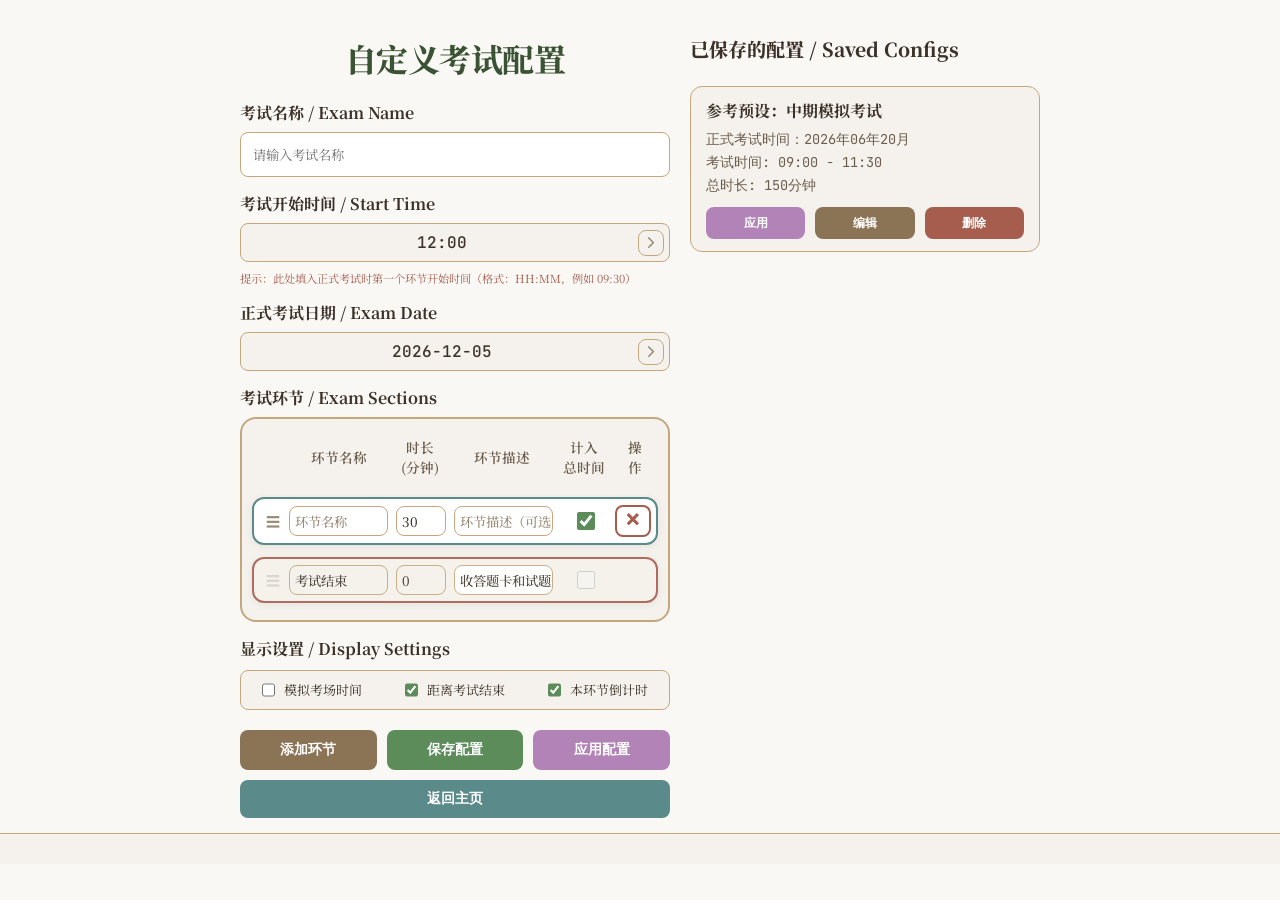
==== custom-exam.html @ afeeb335 "style: optimize visual design with earthy color system and refactor page styles" ====
<!DOCTYPE html>
<html lang="zh-CN">

<head>
  <meta charset="UTF-8">
  <meta name="viewport" content="width=device-width, initial-scale=1.0">
  <title>自定义考试 - CET-4/CET-6考试时间模拟器</title>
  <link rel="preconnect" href="https://fonts.googleapis.com">
  <link rel="preconnect" href="https://fonts.gstatic.com" crossorigin>
  <link href="https://fonts.googleapis.com/css2?family=JetBrains+Mono:ital,wght@0,100..800;1,100..800&family=Noto+Serif+SC:wght@200..900&display=swap" rel="stylesheet">
  <link rel="stylesheet" href="iconfont/iconfont.css">
  <link rel="stylesheet" href="styles.css">
</head>

<body>
  <div class="container">
    <div class="column-wrapper">
      <!-- 左侧栏 -->
      <div class="left-column">
        <div class="header-wrapper">
          <h1>自定义考试配置</h1>
        </div>

        <div class="custom-exam-form">
          <form id="customExamForm">
            <div class="form-group">
              <label for="customExamName">考试名称 / Exam Name</label>
              <input type="text" id="customExamName" name="customExamName" placeholder="请输入考试名称" required
                style="padding: 12px; font-family: var(--font-family);">
            </div>

            <div class="form-group">
              <label for="customExamStartTime">考试开始时间 / Start Time</label>
              <div class="custom-time-picker" id="customExamStartTimePicker">
                <div class="time-input-wrapper">
                  <input type="text" id="customExamStartTime" name="customExamStartTime" value="12:00"
                    class="time-input-display" readonly>
                  <button type="button" class="picker-toggle-btn" data-target="time" aria-label="打开时间下拉"><span
                      class="iconfont icon-youjiantou"></span></button>
                </div>
                <div class="time-dropdowns">
                  <div class="time-select-wrapper">
                    <div class="time-select-trigger" data-part="hour">
                      <span class="time-value">12</span>
                      <span class="time-arrow"><span class="iconfont icon-youjiantou"></span></span>
                    </div>
                    <div class="time-select-dropdown" data-part="hour">
                      <div class="time-select-options"></div>
                    </div>
                  </div>
                  <div class="time-divider">:</div>
                  <div class="time-select-wrapper">
                    <div class="time-select-trigger" data-part="minute">
                      <span class="time-value">00</span>
                      <span class="time-arrow"><span class="iconfont icon-youjiantou"></span></span>
                    </div>
                    <div class="time-select-dropdown" data-part="minute">
                      <div class="time-select-options"></div>
                    </div>
                  </div>
                </div>
              </div>
              <div class="form-help-text">提示：此处填入正式考试时第一个环节开始时间（格式：HH:MM，例如 09:30）</div>
            </div>

            <div class="form-group">
              <label for="customExamDate">正式考试日期 / Exam Date</label>
              <div class="custom-date-picker" id="customExamDatePicker">
                <div class="date-input-wrapper">
                  <input type="text" id="customExamDate" name="customExamDate" value="" class="date-input-display"
                    readonly required>
                  <button type="button" class="picker-toggle-btn" data-target="date" aria-label="打开日期下拉"><span
                      class="iconfont icon-youjiantou"></span></button>
                </div>
                <div class="date-dropdowns">
                  <div class="date-select-wrapper">
                    <div class="date-select-trigger" data-part="year">
                      <span class="date-value">2024</span>
                      <span class="date-arrow"><span class="iconfont icon-youjiantou"></span></span>
                    </div>
                    <div class="date-select-dropdown" data-part="year">
                      <div class="date-select-options"></div>
                    </div>
                  </div>
                  <div class="date-divider">-</div>
                  <div class="date-select-wrapper">
                    <div class="date-select-trigger" data-part="month">
                      <span class="date-value">01</span>
                      <span class="date-arrow"><span class="iconfont icon-youjiantou"></span></span>
                    </div>
                    <div class="date-select-dropdown" data-part="month">
                      <div class="date-select-options"></div>
                    </div>
                  </div>
                  <div class="date-divider">-</div>
                  <div class="date-select-wrapper">
                    <div class="date-select-trigger" data-part="day">
                      <span class="date-value">01</span>
                      <span class="date-arrow"><span class="iconfont icon-youjiantou"></span></span>
                    </div>
                    <div class="date-select-dropdown" data-part="day">
                      <div class="date-select-options"></div>
                    </div>
                  </div>
                </div>
              </div>
            </div>

            <div class="form-group">
              <label>考试环节 / Exam Sections</label>
              <div class="sections-wrapper" style="padding-bottom: 5px !important;">
                <div class="section-headers-row">
                  <div class="section-header-drag"></div>
                  <div class="section-header-name">环节名称</div>
                  <div class="section-header-duration">时长<br>(分钟)</div>
                  <div class="section-header-description">环节描述</div>
                  <div class="section-header-count">计入<br>总时间</div>
                  <div class="section-header-action">操作</div>
                </div>
                <div id="sectionsContainer">
                  <!-- 环节将通过JavaScript动态添加 -->
                </div>
              </div>
            </div>

            <!-- 添加显示设置选项 -->
            <div class="form-group">
              <label>显示设置 / Display Settings</label>
              <div class="vertical-setting-controls">
                <label class="setting-checkbox-vertical">
                  <input type="checkbox" id="customShowCurrentTime" name="customShowCurrentTime">
                  <span>模拟考场时间</span>
                </label>
                <label class="setting-checkbox-vertical">
                  <input type="checkbox" id="customShowCountdownTimer" name="customShowCountdownTimer" checked>
                  <span>距离考试结束</span>
                </label>
                <label class="setting-checkbox-vertical">
                  <input type="checkbox" id="customShowSectionTimer" name="customShowSectionTimer" checked>
                  <span>本环节倒计时</span>
                </label>
              </div>
            </div>

            <div class="form-actions">
              <div class="form-actions-row">
                <button type="button" id="addSectionBtn" class="add-section-btn">添加环节</button>
                <button type="submit" id="saveCustomExamBtn" form="customExamForm">保存配置</button>
                <button type="button" id="applyCustomExamBtn">应用配置</button>
              </div>
              <div class="form-actions-row">
                <button type="button" id="backToMainBtn">返回主页</button>
              </div>
            </div>
          </form>
        </div>
      </div>

      <!-- 右侧栏 - 配置列表 -->
      <div class="right-column">
        <h2>已保存的配置 / Saved Configs</h2>
        <div id="savedExamsList">
          <!-- 已保存的配置将通过JavaScript动态添加 -->
        </div>
      </div>
    </div>

  </div>

  <script src="custom-exam.js"></script>

  <!-- 底部区域：与主页面保持一致 -->
  <div class="bottom-bar">
    <div class="bottom-content">
      
    </div>
  </div>
</body>

</html>
---- iconfont/iconfont.css ----
@font-face {
  font-family: "iconfont"; /* Project id 5062270 */
  src: url('iconfont.woff2?t=1763009715107') format('woff2'),
       url('iconfont.woff?t=1763009715107') format('woff'),
       url('iconfont.ttf?t=1763009715107') format('truetype');
}

.iconfont {
  font-family: "iconfont" !important;
  font-size: 16px;
  font-style: normal;
  -webkit-font-smoothing: antialiased;
  -moz-osx-font-smoothing: grayscale;
}

.icon-gouwucheman1:before {
  content: "\e601";
}

.icon-favorites-fill:before {
  content: "\e839";
}

.icon-youjiantou:before {
  content: "\e61f";
}

.icon-remenhot:before {
  content: "\e7c7";
}

.icon-message:before {
  content: "\e694";
}

.icon-top:before {
  content: "\e619";
}

.icon-shang:before {
  content: "\e610";
}

.icon-share:before {
  content: "\e61d";
}

.icon-a-bianzu39:before {
  content: "\e631";
}

.icon-tongzhi:before {
  content: "\e602";
}

.icon-gouwuche:before {
  content: "\e652";
}

.icon-gouwucheman:before {
  content: "\e600";
}

.icon-yuyan-yingwen:before {
  content: "\e609";
}

.icon-weibiaoti1:before {
  content: "\e60b";
}
---- styles.css ----
body {
  font-family: var(--font-family);
  font-weight: var(--font-weight-regular);
  background:
    /* 微妙的有机纹理 - 使用CSS实现 */
    radial-gradient(ellipse at 20% 30%, rgba(107, 142, 99, 0.03) 0%, transparent 50%),
    radial-gradient(ellipse at 80% 70%, rgba(160, 82, 45, 0.03) 0%, transparent 50%),
    radial-gradient(ellipse at 50% 50%, rgba(139, 115, 85, 0.02) 0%, transparent 70%),
    var(--color-cream);
  margin: 0;
  padding: 20px;
  min-height: 100vh;
  color: var(--color-text);
  -webkit-font-smoothing: antialiased;
  -moz-osx-font-smoothing: grayscale;
}

.container {
  width: 400px;
  margin: 0 auto;
  background: transparent;
  border-radius: 0;
  padding-top: 15px;
  box-shadow: none;
  position: relative;
}

/* 切换考试按钮 */
.toggle-exam-button-container {
  margin: 10px 0;
  /* 减小上下间距 */
  text-align: center;
}

.toggle-exam-button {
  background: var(--color-primary);
  color: white;
  border: none;
  padding: 10px;
  font-size: 14px;
  cursor: pointer;
  transition: background var(--transition-normal), transform var(--transition-fast), box-shadow var(--transition-normal);
  width: 100%;
  max-width: 800px;
  border-radius: var(--radius-sm);
  font-weight: bold;
  text-align: center;
  min-height: 40px;
  box-sizing: border-box;
}

.toggle-exam-button:hover {
  background: var(--color-primary-dark);
  transform: translateY(-2px);
  box-shadow: var(--shadow-md);
}

/* 功能介绍按钮 */
.intro-button {
  background: var(--color-accent);
  color: white;
  border: none;
  padding: 10px;
  font-size: 14px;
  cursor: pointer;
  transition: background var(--transition-normal), transform var(--transition-fast), box-shadow var(--transition-normal);
  width: 100%;
  max-width: 800px;
  border-radius: var(--radius-md);
  font-weight: bold;
  text-align: center;
  min-height: 40px;
  box-sizing: border-box;
}

.intro-button:hover {
  background: var(--color-secondary);
  transform: translateY(-2px);
  box-shadow: var(--shadow-md);
}

/* 小屏幕切换按钮 */
.toggle-button-small-screen {
  margin: 10px 0;
  /* 减小上下间距 */
}

.toggle-button-small-screen button {
  background: var(--color-primary);
  color: white;
  border: none;
  padding: 10px;
  font-size: 14px;
  cursor: pointer;
  transition: background var(--transition-normal), transform var(--transition-fast);
  width: 100%;
  border-radius: var(--radius-md);
  font-weight: bold;
  text-align: center;
  min-height: 40px;
  box-sizing: border-box;
}

.toggle-button-small-screen button:hover {
  background: var(--color-primary-dark);
}

/* 预设类型按钮样式 */
.preset-type-btn {
  padding: 6px 12px;
  font-size: 12px;
  border: 1px solid var(--color-earth);
  background: white;
  color: var(--color-text-light);
  border-radius: var(--radius-sm);
  cursor: pointer;
  transition: all var(--transition-normal);
  font-weight: 500;
}

.preset-type-btn:hover {
  background: var(--color-cream-dark);
  border-color: var(--color-primary);
  color: var(--color-primary);
}

.preset-type-btn.active {
  background: var(--color-primary);
  color: white;
  border-color: var(--color-primary);
}

.preset-type-btn[data-type="custom"] {
  background: white;
  /* 默认为白色背景 */
  color: var(--color-text-light);
  /* 默认为灰色文字 */
  border-color: var(--color-earth);
  /* 默认为灰色边框 */
}

.preset-type-btn[data-type="custom"]:hover {
  background: var(--color-cream-dark);
  /* 悬停时浅色背景 */
  border-color: var(--color-warning);
  /* 悬停时橙色边框 */
  color: var(--color-warning);
  /* 悬停时橙色文字 */
}

.preset-type-btn[data-type="custom"].active {
  background: var(--color-warning);
  /* 选中状态使用橙色 */
  color: white;
  border-color: var(--color-warning);
}

/* 为小屏幕设备设置的预设类型按钮样式 */
@media (max-width: 768px) {
  .preset-type-buttons {
    width: 100%;
    justify-content: flex-start;
  }

  .preset-type-btn {
    flex: 1;
    max-width: 120px;
    background: var(--color-lavender);
    /* 确保小屏幕下也是紫色 */
    color: white;
  }

  /* 自定义考试页面响应式 */
  .section-card-fields {
    grid-template-columns: 1fr 1fr;
    gap: 12px;
  }
}

/* 恢复提示样式 */
.restore-hint {
  font-size: 0.9em;
  text-align: center;
  color: var(--color-text-muted);
  cursor: pointer;
  margin-top: 10px;
}

:root {
  /* Organic/Natural Color Palette */
  --color-primary: #4A6741;
  /* 苔藓绿 - 主色 */
  --color-primary-dark: #3A5334;
  /* 深苔藓绿 */
  --color-primary-light: #6B8E63;
  /* 浅苔藓绿 */
  --color-secondary: #A0522D;
  /* 赭石色 */
  --color-accent: #8B7355;
  /* 土棕色 */
  --color-earth: #C4A77D;
  /* 沙土色 */
  --color-cream: #FAF8F5;
  /* 奶油白背景 */
  --color-cream-dark: #F5F2ED;
  /* 深奶油色 */
  --color-text: #3D3229;
  /* 深棕色文字 */
  --color-text-light: #6B5D4D;
  /* 浅棕色文字 */
  --color-text-muted: #9A8B78;
  /* 柔和棕色 */
  --color-success: #5B8C5A;
  /* 自然绿 */
  --color-warning: #C9844A;
  /* 秋季橙 */
  --color-danger: #A65D4E;
  /* 陶土红 */

  /* Natural Button Colors - 来自自然元素 */
  --color-sky: #5B8A8A;
  /* 青绿色 */
  --color-sky-dark: #4A7575;
  /* 深青绿色 */
  --color-autumn: #9B8568;
  /* 木色 */
  --color-autumn-dark: #8B7355;
  /* 深木色 */
  --color-lavender: #c2a2d2;
  /* 薰衣草紫 */
  --color-lavender-dark: #b283b6;
  /* 深薰衣草紫 */
  --color-moss: #6B8E6B;
  /* 苔藓绿 */
  --color-rust: #B8765A;
  /* 铁锈红 */

  /* Font - 免费商用字体 */
  --font-family: 'Noto Serif SC', 'Noto Serif', serif;
  --font-family-mono: 'JetBrains Mono', 'Roboto Mono', 'SF Mono', 'Consolas', monospace;
  --font-weight-regular: 400;
  --font-weight-medium: 500;
  --font-weight-semibold: 600;
  --font-weight-bold: 800;

  /* Spacing */
  --spacing-xs: 4px;
  --spacing-sm: 8px;
  --spacing-md: 16px;
  --spacing-lg: 24px;
  --spacing-xl: 32px;
  --spacing-2xl: 48px;

  /* Border Radius - Organic feel */
  --radius-sm: 8px;
  --radius-md: 12px;
  --radius-lg: 16px;
  --radius-xl: 24px;
  --radius-full: 9999px;

  /* Shadows - Soft organic shadows */
  --shadow-sm: 0 2px 8px rgba(61, 50, 41, 0.08);
  --shadow-md: 0 4px 16px rgba(61, 50, 41, 0.12);
  --shadow-lg: 0 8px 32px rgba(61, 50, 41, 0.16);

  /* Transitions */
  --transition-fast: 0.15s ease-out;
  --transition-normal: 0.3s ease-out;
  --transition-slow: 0.5s ease-out;

  /* Timer Backgrounds (color mixed with cream-dark) */
  --color-section-completed-bg: color-mix(in oklch, var(--color-success) 12%, var(--color-cream-dark));
  --color-section-active-bg: color-mix(in oklch, var(--color-secondary) 12%, var(--color-cream-dark));
  --color-timer-section-bg: color-mix(in oklch, var(--color-warning) 15%, var(--color-cream-dark));
}

* {
  margin: 0;
  padding: 0;
  box-sizing: border-box;
}


.introduction-container {
  max-width: 1200px;
  margin: 0 auto;
  padding: 0 40px;
  min-height: calc(100vh - 200px);
  background: var(--color-cream);
}

.introduction-container header {
  text-align: center;
  padding: 100px 20px 80px;
  background: transparent;
  margin: 0;
}

.introduction-container h1 {
  font-size: clamp(2rem, 5vw, 3rem);
  font-weight: 800;
  letter-spacing: -0.5px;
  margin-bottom: 15px;
  color: var(--color-primary-dark);
  display: block;
}

.introduction-container .subtitle {
  font-size: 1.25rem;
  font-weight: 400;
  color: var(--color-text-muted);
  max-width: 600px;
  margin: 0 auto 30px;
  line-height: 1.6;
}

.cta-button {
  display: inline-block;
  background: var(--color-primary);
  color: white;
  padding: 12px 24px;
  border-radius: var(--radius-full);
  text-decoration: none;
  font-weight: 400;
  transition: all var(--transition-normal);
  border: none;
}

.cta-button:hover {
  background: var(--color-primary-dark);
  transform: translateY(-2px);
  box-shadow: var(--shadow-md);
}

.introduction-container .section {
  padding: 80px 0;
  border-bottom: none;
  background: transparent;
  margin: 0;
  border-left: none;
  border-radius: 0;
}

.introduction-container .section:last-child {
  border-bottom: none;
  padding-bottom: 100px;
}

.introduction-container .section-title {
  font-weight: 600;
  font-size: clamp(2rem, 4vw, 3rem);
  margin-bottom: 60px;
  color: var(--color-primary-dark);
  display: block;
  text-align: center;
  unicode-bidi: isolate;
  letter-spacing: -0.5px;
}

.introduction-container .feature-grid {
  display: grid;
  grid-template-columns: repeat(auto-fit, minmax(280px, 1fr));
  gap: 30px;
}

.introduction-container .feature-card {
  text-align: center;
  padding: 35px 30px;
  background: white;
  border-radius: var(--radius-lg);
  transition: all var(--transition-normal);
  border: 1px solid var(--color-cream-dark);
  box-shadow: var(--shadow-sm);
  cursor: pointer;
}

.introduction-container .feature-card:hover {
  transform: translateY(-8px);
  box-shadow: var(--shadow-lg);
  border-color: var(--color-earth);
}

.introduction-container .feature-icon {
  font-size: 2.75rem;
  margin-bottom: 18px;
  display: block;
  transition: transform var(--transition-normal);
}

.introduction-container .feature-card:hover .feature-icon {
  transform: scale(1.1);
}

.introduction-container .feature-card h3 {
  font-size: 1.375rem;
  font-weight: 600;
  margin-bottom: 12px;
  color: var(--color-text);
  display: block;
  letter-spacing: -0.3px;
  transition: color var(--transition-normal);
}

.introduction-container .feature-card:hover h3 {
  color: var(--color-primary);
}

.introduction-container .feature-card p {
  color: var(--color-text-muted);
  font-size: 0.95rem;
  line-height: 1.6;
  margin: 0 auto;
  max-width: 65ch;
  transition: color var(--transition-normal);
}

.introduction-container .feature-card:hover p {
  color: var(--color-text-light);
}

.introduction-container .exam-types {
  display: flex;
  justify-content: center;
  gap: 30px;
  flex-wrap: wrap;
  max-width: 1100px;
  margin: 0 auto;
}

.introduction-container .exam-type {
  background: var(--color-cream-dark);
  border: none;
  border-radius: var(--radius-lg);
  padding: 40px 35px;
  text-align: center;
  flex: 1;
  min-width: 280px;
  max-width: 320px;
  transition: all var(--transition-normal);
}

.introduction-container .exam-type:hover {
  transform: translateY(-2px);
  box-shadow: var(--shadow-md);
}

.introduction-container .exam-type h3 {
  font-size: 1.5rem;
  font-weight: 600;
  margin-bottom: 15px;
  color: var(--color-primary-dark);
  display: block;
}

.introduction-container .exam-type p {
  margin: 8px 0;
  color: var(--color-text-light);
  font-size: 0.95rem;
  line-height: 1.6;
}

.introduction-container .exam-type ul {
  margin-top: 10px;
  padding-left: 20px;
  color: var(--color-text-muted);
  font-size: 0.9rem;
  line-height: 1.8;
}

.introduction-container footer {
  text-align: center;
  padding: 40px 20px;
  color: var(--color-text-muted);
  font-size: 0.9rem;
  width: 100%;
  box-sizing: border-box;
}

/* 响应式优化 - introduction页面 */
@media (max-width: 768px) {
  .introduction-container {
    padding: 0 20px;
  }

  .introduction-container header {
    padding: 60px 20px 50px;
  }

  .introduction-container h1 {
    font-size: 2rem;
  }

  .introduction-container .subtitle {
    font-size: 1.1rem;
  }

  .introduction-container .section {
    padding: 50px 0;
  }

  .introduction-container .section:last-child {
    padding-bottom: 60px;
  }

  .introduction-container .section-title {
    font-size: 2rem;
    margin-bottom: 40px;
  }

  .introduction-container .feature-grid {
    grid-template-columns: 1fr;
    gap: 25px;
  }

  .introduction-container .feature-card {
    padding: 30px 25px;
  }

  .introduction-container .exam-types {
    flex-direction: column;
    align-items: center;
    gap: 20px;
  }

  .introduction-container .exam-type {
    max-width: 100%;
    padding: 35px 25px;
  }
}

/* ICP备案信息样式 */
.icp-info {
  text-align: center;
  margin-top: 20px;
  font-size: 14px;
  color: var(--color-text-muted);
  width: 100%;
  display: flex;
  justify-content: center;
  align-items: center;
  flex-wrap: wrap;
}

.icp-info a {
  color: var(--color-text-muted);
  text-decoration: none;
}

.icp-info a:hover {
  color: var(--color-sky);
  text-decoration: underline;
}

/* 小屏幕设备的恢复提示 */
#restoreHintSmallScreen {
  display: none;
}

/* 模态窗口样式 */
.modal {
  display: none;
  position: fixed;
  z-index: 1000;
  left: 0;
  top: 0;
  width: 100%;
  height: 100%;
  overflow: auto;
  background-color: rgba(0, 0, 0, 0.4);
}

.modal-content {
  background-color: white;
  margin: 5% auto;
  padding: 20px;
  border: 1px solid var(--color-text-muted);
  width: 90%;
  max-width: 600px;
  border-radius: var(--radius-md);
}

.close {
  color: var(--color-text-muted);
  float: right;
  font-size: 28px;
  font-weight: bold;
  cursor: pointer;
}

.close:hover,
.close:focus {
  color: black;
  text-decoration: none;
}

/* 表单样式 */
.custom-exam-form {
  margin-top: 20px;
}

.form-group {
  margin-bottom: 15px;
}

.form-group>label {
  font-weight: bold;
  display: block;
  margin-bottom: 8px;
}

.form-group input {
  width: 100%;
  border: 1px solid var(--color-earth);
  border-radius: var(--radius-sm);
  box-sizing: border-box;
}

/* 表单帮助文本样式 */
.form-help-text {
  font-size: 0.7em;
  color: var(--color-danger);
  margin-top: 5px;
  font-style: normal;
}

/* 自定义时间选择器样式 */
.custom-time-picker {
  position: relative;
  width: 100%;
}

.time-input-wrapper {
  display: flex;
  align-items: center;
  gap: 5px;
  margin-bottom: 8px;
  position: relative;
}

.time-input-display {
  flex: 1;
  padding: 8px;
  padding-right: 34px;
  border: 1px solid var(--color-earth);
  border-radius: var(--radius-sm);
  font-size: 16px;
  font-family: var(--font-family-mono);
  font-weight: var(--font-weight-medium);
  text-align: center;
  background: var(--color-cream-dark);
  color: var(--color-text);
  cursor: text;
  /* 给右侧小三角留空间 */
  transition: border-color var(--transition-fast), box-shadow var(--transition-fast);
  font-variant-numeric: tabular-nums;
}

.time-input-display:focus {
  border-color: var(--color-sky);
  box-shadow: 0 0 0 2px rgba(91, 138, 138, 0.15);
  outline: none;
}

.time-separator {
  font-size: 18px;
  font-weight: var(--font-weight-semibold);
  color: var(--color-text);
  font-family: var(--font-family);
}

.picker-toggle-btn {
  position: absolute;
  right: 6px;
  top: 50%;
  transform: translateY(-50%);
  width: 26px;
  height: 26px;
  border: 1px solid var(--color-earth);
  border-radius: var(--radius-sm);
  background: var(--color-cream-dark);
  color: var(--color-text-muted);
  cursor: pointer;
  font-size: 12px;
  line-height: 1;
  display: flex;
  align-items: center;
  justify-content: center;
  user-select: none;
  transition: border-color var(--transition-fast), background var(--transition-fast), box-shadow var(--transition-fast);
}

.picker-toggle-btn:hover {
  border-color: var(--color-sky);
  color: var(--color-sky);
  background: var(--color-cream);
}

.picker-toggle-btn.active {
  border-color: var(--color-sky);
  box-shadow: 0 0 0 2px rgba(91, 138, 138, 0.15);
}

/* 统一给右侧小箭头添加旋转动画效果 */
.picker-toggle-btn .iconfont.icon-youjiantou {
  display: inline-block;
  transition: transform 0.2s ease;
}

.picker-toggle-btn.active .iconfont.icon-youjiantou {
  transform: rotate(90deg);
}

.time-dropdowns {
  gap: 5px;
  align-items: center;
  display: none;
}

.time-dropdowns.show-panel {
  display: flex;
}

.time-select-wrapper {
  flex: 1;
  position: relative;
  display: flex;
  align-items: center;
}

.time-divider {
  font-size: 18px;
  font-weight: var(--font-weight-semibold);
  color: var(--color-text);
  user-select: none;
}

.time-select-trigger {
  width: 100%;
  padding: 4px;
  background: var(--color-cream-dark);
  border: 1px solid var(--color-earth);
  border-radius: var(--radius-sm);
  cursor: pointer;
  display: flex;
  justify-content: space-between;
  align-items: center;
  font-size: 16px;
  font-family: var(--font-family);
  font-weight: var(--font-weight-medium);
  color: var(--color-text);
  min-height: 26px;
  box-sizing: border-box;
  user-select: none;
  transition: border-color var(--transition-fast), background var(--transition-fast), box-shadow var(--transition-fast);
}

.time-select-trigger:hover {
  border-color: var(--color-sky);
  background: var(--color-cream);
}

.time-select-trigger.active {
  border-color: var(--color-sky);
  box-shadow: 0 0 0 2px rgba(91, 138, 138, 0.15);
}

.time-value {
  flex-grow: 1;
  text-align: center;
  font-family: var(--font-family-mono);
}

.time-arrow {
  font-size: 12px;
  color: var(--color-text-muted);
  transition: transform var(--transition-fast);
  margin-left: 8px;
}

.time-select-trigger.active .time-arrow {
  transform: rotate(90deg);
}

.time-select-dropdown {
  position: absolute;
  top: 100%;
  left: 0;
  right: 0;
  background: white;
  border: 1px solid var(--color-earth);
  border-radius: var(--radius-sm);
  box-shadow: var(--shadow-md);
  z-index: 1000;
  max-height: 200px;
  overflow-y: auto;
  display: none;
  margin-top: 4px;
  font-family: var(--font-family-mono);
  font-variant-numeric: tabular-nums;
}

.time-select-dropdown.show {
  display: block;
}

.time-select-options {
  max-height: 200px;
  overflow-y: auto;
}

.time-option {
  cursor: pointer;
  text-align: center;
  font-size: 16px;
  font-family: var(--font-family-mono);
  border-bottom: 1px solid var(--color-cream-dark);
  transition: background var(--transition-fast);
  min-height: 35px;
  display: flex;
  align-items: center;
  justify-content: center;
  color: var(--color-text);
}

.time-option:last-child {
  border-bottom: none;
}

.time-option:hover {
  background: var(--color-cream-dark);
}

.time-option.selected {
  background: var(--color-sky);
  color: white;
  font-weight: var(--font-weight-semibold);
}

/* 自定义日期选择器样式 */
.custom-date-picker {
  position: relative;
  width: 100%;
}

.date-input-wrapper {
  position: relative;
  width: 100%;
  margin-bottom: 8px;
}

.date-input-display {
  width: 100%;
  padding: 8px;
  border: 1px solid var(--color-earth);
  border-radius: var(--radius-sm);
  font-size: 16px;
  font-family: var(--font-family-mono);
  font-weight: var(--font-weight-medium);
  text-align: center;
  background: var(--color-cream-dark);
  color: var(--color-text);
  box-sizing: border-box;
  cursor: text;
  padding-right: 34px;
  /* 给右侧小三角留空间 */
  transition: border-color var(--transition-fast), box-shadow var(--transition-fast);
  font-variant-numeric: tabular-nums;
}

.date-input-display:focus {
  border-color: var(--color-sky);
  box-shadow: 0 0 0 2px rgba(91, 138, 138, 0.15);
  outline: none;
}

.date-dropdowns {
  gap: 5px;
  align-items: center;
  display: none;
  /* 默认隐藏，点击右侧小三角才展开 */
}

.date-dropdowns.show-panel {
  display: flex;
}

.date-select-wrapper {
  flex: 1;
  position: relative;
  display: flex;
  align-items: center;
}

.date-divider {
  font-size: 16px;
  font-weight: var(--font-weight-semibold);
  color: var(--color-text);
  user-select: none;
}

.date-select-trigger {
  width: 100%;
  padding: 4px;
  background: var(--color-cream-dark);
  border: 1px solid var(--color-earth);
  border-radius: var(--radius-sm);
  cursor: pointer;
  display: flex;
  justify-content: space-between;
  align-items: center;
  font-size: 16px;
  font-family: var(--font-family);
  font-weight: var(--font-weight-medium);
  color: var(--color-text);
  min-height: 26px;
  box-sizing: border-box;
  user-select: none;
  transition: border-color var(--transition-fast), background var(--transition-fast), box-shadow var(--transition-fast);
}

.date-select-trigger:hover {
  border-color: var(--color-sky);
  background: var(--color-cream);
}

.date-select-trigger.active {
  border-color: var(--color-sky);
  box-shadow: 0 0 0 2px rgba(91, 138, 138, 0.15);
}

.date-value {
  font-weight: var(--font-weight-medium);
  color: var(--color-text);
  flex-grow: 1;
  text-align: center;
}

.date-arrow {
  font-size: 12px;
  color: var(--color-text-muted);
  transition: transform var(--transition-fast);
  margin-left: 8px;
}

.date-select-trigger.active .date-arrow {
  transform: rotate(90deg);
}

.date-select-dropdown {
  position: absolute;
  top: 100%;
  left: 0;
  right: 0;
  background: white;
  border: 1px solid var(--color-earth);
  border-radius: var(--radius-sm);
  box-shadow: var(--shadow-md);
  z-index: 1000;
  max-height: 200px;
  overflow-y: auto;
  display: none;
  margin-top: 4px;
}

.date-select-dropdown.show {
  display: block;
}

.date-select-options {
  max-height: 200px;
  overflow-y: auto;
}

.date-option {
  cursor: pointer;
  text-align: center;
  font-size: 16px;
  border-bottom: 1px solid var(--color-cream-dark);
  transition: background 0.2s;
  min-height: 35px;
  display: flex;
  align-items: center;
  justify-content: center;
}

.date-option:last-child {
  border-bottom: none;
}

.date-option:hover {
  background: var(--color-cream-dark);
}

.date-option.selected {
  background: var(--color-sky);
  color: white;
  font-weight: bold;
}

/* 统一选择器组件 — div-based，替代浏览器默认下拉 */
.custom-select {
  position: relative;
  width: 100%;
}

.custom-select-trigger {
  padding: 8px 36px 8px 12px;
  border: 1px solid var(--color-earth);
  border-radius: var(--radius-sm);
  font-size: 14px;
  font-family: var(--font-family);
  background: white;
  color: var(--color-text);
  cursor: pointer;
  display: flex;
  justify-content: space-between;
  align-items: center;
  min-height: 40px;
  box-sizing: border-box;
  transition: border-color var(--transition-fast), box-shadow var(--transition-fast);
  user-select: none;
}

.custom-select-trigger:hover {
  border-color: var(--color-sky);
}

.custom-select-trigger.active {
  border-color: var(--color-sky);
  box-shadow: 0 0 0 2px rgba(91, 138, 138, 0.15);
  border-radius: var(--radius-sm) var(--radius-sm) 0 0;
}

.custom-select-arrow {
  font-size: 10px;
  color: var(--color-text-light);
  transition: transform var(--transition-fast);
  line-height: 1;
}

.custom-select-trigger.active .custom-select-arrow {
  transform: rotate(180deg);
}

.custom-select-dropdown {
  position: absolute;
  top: 100%;
  left: 0;
  right: 0;
  background: white;
  border: 1px solid var(--color-sky);
  border-top: none;
  border-radius: 0 0 var(--radius-sm) var(--radius-sm);
  box-shadow: var(--shadow-md);
  z-index: 1000;
  display: none;
  max-height: 200px;
  overflow-y: auto;
}

.custom-select-dropdown.show {
  display: block;
}

.custom-select-option {
  padding: 10px 12px;
  cursor: pointer;
  font-size: 14px;
  color: var(--color-text);
  transition: background-color var(--transition-fast);
}

.custom-select-option:hover {
  background-color: var(--color-cream-dark);
  color: var(--color-primary);
}

.custom-select-option.selected {
  background-color: var(--color-sky);
  color: white;
  font-weight: 600;
}

/* 触摸设备优化 */
@media (hover: none) and (pointer: coarse) {

  .time-select-trigger,
  .date-select-trigger {
    min-height: 48px;
    padding: 14px;
  }

  .time-option,
  .date-option {
    min-height: 48px;
    padding: 14px;
  }
}

/* 环节卡片样式 */
/* 环节容器和标题行 */
.sections-wrapper {
  border: 2px solid var(--color-earth);
  border-radius: var(--radius-lg);
  padding: 10px;
  /* 减小内边距 */
  background: var(--color-cream-dark);
}

.section-headers-row {
  display: grid;
  grid-template-columns: 17px 2fr 1fr 2fr 1fr 27px;
  /* 将第一列(35px)和最后一列(50px)的宽度减半 */
  gap: 15px;
  padding: 8px 10px;
  /* 减小padding */
  background: var(--color-cream-dark);
  border-radius: var(--radius-md);
  margin-bottom: 12px;
  font-weight: 600;
  font-size: 0.85rem;
  /* 修改字体大小 */
  color: var(--color-text-light);
  align-items: center;
}

.section-header-drag {
  text-align: center;
  color: var(--color-text-muted);
}

.section-header-name {
  text-align: center;
}

.section-header-duration {
  text-align: center;
}

.section-header-description {
  text-align: center;
}

.section-header-count {
  text-align: center;
}

.section-header-action {
  text-align: center;
}

.section-card {
  background: white;
  border: 2px solid var(--color-sky);
  border-radius: var(--radius-md);
  margin-bottom: 12px;
  padding: 6px 10px;
  box-shadow: var(--shadow-sm);
  transition: all var(--transition-normal);
  cursor: move;
}

.section-card:hover {
  box-shadow: 0 4px 16px rgba(52, 152, 219, 0.25);
  border-color: var(--color-sky-dark);
  transform: translateY(-2px);
}

.section-card input {
  padding-left: 5px;
  height: 30px;
  font-family: var(--font-family);
  font-weight: var(--font-weight-medium);
  color: var(--color-text);
}

.section-card input::placeholder {
  color: var(--color-text-muted);
}

/* 确保环节输入框字体统一 */
.section-card .section-name,
.section-card .section-duration,
.section-card .section-description {
  font-family: var(--font-family);
  font-weight: var(--font-weight-medium);
  color: var(--color-text);
}

.section-card.dragging {
  opacity: 0.5;
  border-color: var(--color-sky);
  box-shadow: 0 8px 24px rgba(52, 152, 219, 0.3);
}

.section-card-content {
  display: grid;
  grid-template-columns: 17px 2fr 1fr 2fr 1fr 27px;
  gap: 8px;
  /* 减小内部元素间距 */
  align-items: center;
  /* 网格项垂直居中 */
}

.section-card-drag-handle {
  display: flex;
  align-items: center;
  justify-content: center;
  cursor: grab;
  color: var(--color-text-muted);
  user-select: none;
  font-size: 14px;
  padding: 0;
  /* 设置左右间距为0 */
}

.section-card-drag-handle:active {
  cursor: grabbing;
}

.drag-icon {
  font-size: 14px;
  /* 减小图标大小 */
  line-height: 1;
}

.section-card-fields {
  display: contents;
}

.section-field {
  display: flex;
  flex-direction: column;
  gap: 0;
  width: 100%;
}

/* 专门针对复选框字段的样式 */
.section-field-checkbox {
  display: flex;
  justify-content: center;
  align-items: center;
  flex-direction: row;
  width: auto;
  /* 减小宽度，不再占满整个容器 */
  align-self: stretch;
}

.count-in-total-label {
  display: inline-flex;
  align-items: center;
  justify-content: center;
  cursor: pointer;
  font-size: 0.9rem;
  color: var(--color-text-light);
  padding: 0;
  height: auto;
  min-height: unset;
  height: 100%;
  box-sizing: border-box;
  line-height: 0;
}

.count-in-total-label input[type="checkbox"] {
  width: 18px;
  height: 18px;
  cursor: pointer;
  margin: 0;
  transform: scale(1);
  display: block;
}

/* 为确保兼容性，添加更具体的选择器 */
.section-field.section-field-checkbox .count-in-total-label input[type="checkbox"] {
  width: 18px;
  height: 18px;
  margin: 0;
  cursor: pointer;
  transform: scale(1);
  display: block;
}

/* 统一复选框样式 - 绿色主题 */
input[type="checkbox"] {
  accent-color: var(--color-success);
  width: 18px;
  height: 18px;
  cursor: pointer;
}

.section-card-actions {
  display: flex;
  align-items: center;
  justify-content: center;
  width: 100%;
  padding: 0;
  /* 添加这行以确保内边距为0 */
}

.remove-section-btn {
  background-color: transparent;
  color: var(--color-danger);
  border: 2px solid var(--color-danger);
  padding: 0;
  /* 修改为0 */
  border-radius: var(--radius-sm);
  cursor: pointer;
  font-size: 16px;
  font-weight: bold;
  transition: all 0.2s;
  height: 32px;
  width: 36px;
  display: flex;
  align-items: center;
  justify-content: center;
  line-height: 1;
  flex-shrink: 0;
}

.remove-section-btn:hover {
  background-color: var(--color-danger);
  color: white;
  transform: scale(1.05);
}

/* 考试结束环节样式 */
.end-section-card {
  background: var(--color-cream-dark);
  border-color: var(--color-danger);
  opacity: 0.9;
  cursor: default;
  padding: 6px 10px;
  /* 添加与section-card相同的padding */
}

.end-section-card:hover {
  transform: none;
  border-color: var(--color-danger);
}

.end-section-card .section-name[readonly],
.end-section-card .section-duration[readonly] {
  background: var(--color-cream-dark);
  cursor: not-allowed;
}

.end-section-card .section-description {
  background: white;
  cursor: text;
}

.end-section-card input[disabled] {
  cursor: not-allowed;
}


.add-section-btn {
  flex: 1;
  padding: 10px;
  border: none;
  border-radius: var(--radius-sm);
  cursor: pointer;
  font-weight: bold;
  font-size: 14px;
  text-align: center;
  min-height: 40px;
  box-sizing: border-box;
  background-color: var(--color-autumn-dark);
  color: white;
}

.form-actions {
  margin-top: 20px;
}

.form-actions-row {
  display: flex;
  gap: 10px;
  justify-content: space-between;
  margin-bottom: 10px;
}

.form-actions-row:last-child {
  margin-bottom: 0;
}

.form-actions button {
  flex: 1;
  padding: 10px;
  border: none;
  border-radius: var(--radius-sm);
  cursor: pointer;
  font-weight: bold;
  font-size: 14px;
  text-align: center;
  box-sizing: border-box;
}

#saveCustomExamBtn {
  background-color: var(--color-success);
  color: white;
}

#applyCustomExamBtn {
  background-color: var(--color-lavender-dark);
  color: white;
}

#backToMainBtn {
  background-color: var(--color-sky);
  color: white;
}

#backToMainBtn:hover {
  background-color: var(--color-sky-dark);
}

/* 预设选择器样式 */
.preset-selector {
  margin-top: 15px;
  padding: 10px;
  border: 1px solid var(--color-earth);
  border-radius: var(--radius-sm);
  background-color: var(--color-cream-dark);
}

.preset-selector label {
  display: block;
  margin-bottom: 5px;
  font-weight: var(--font-weight-semibold);
  color: var(--color-text);
}

.preset-selector select {
  width: 100%;
  padding: 8px;
  border: 1px solid var(--color-earth);
  border-radius: var(--radius-sm);
  box-sizing: border-box;
  font-size: 14px;
}

/* 自定义预设选择器样式 */
.custom-preset-selector {
  margin: 10px 0;
  margin-left: 0;
  margin-right: 0;
  padding: 0;
  border: none;
  border-radius: 0;
  background-color: transparent;
  position: relative;
  z-index: 999;
  /* 确保选择器在其他元素之上 */
  width: 100%;
  max-width: 800px;
  margin-left: auto;
  margin-right: auto;
}

.preset-selector-header {
  display: flex;
  justify-content: space-between;
  align-items: center;
  margin-bottom: 8px;
  gap: 15px;
}

.preset-type-buttons {
  display: flex;
  gap: 8px;
  flex-shrink: 0;
}

.preset-selector-dropdown {
  position: relative;
  width: 100%;
}

.preset-selector-selected {
  width: 100%;
  padding: 10px;
  background: var(--color-sky);
  color: white;
  border: none;
  border-radius: var(--radius-sm);
  cursor: pointer;
  display: flex;
  justify-content: space-between;
  align-items: center;
  font-size: 14px;
  font-weight: bold;
  min-height: 40px;
  box-sizing: border-box;
  transition: background 0.3s;
}

.preset-selector-selected:hover {
  background-color: var(--color-sky-dark);
}

.preset-selector-selected.custom-selected {
  background-color: var(--color-autumn);
  /* 选中状态背景色为橙色 */
}

.preset-selector-selected.custom-selected:hover {
  background-color: var(--color-autumn-dark);
  /* 悬停状态背景色为深橙色 */
}

.dropdown-arrow {
  font-size: 12px;
  transition: transform 0.3s;
}

.preset-selector-options {
  position: absolute;
  top: 100%;
  left: 0;
  right: 0;
  background: white;
  border: 1px solid var(--color-earth);
  border-top: none;
  border-radius: 0 0 var(--radius-sm) var(--radius-sm);
  box-shadow: var(--shadow-md);
  z-index: 1000;
  /* 确保下拉选项在最上层 */
  max-height: 300px;
  overflow-y: auto;
  margin-top: 2px;
}

.preset-option-group {
  border-bottom: 1px solid var(--color-cream-dark);
}

.preset-option-group:last-child {
  border-bottom: none;
}

.option-group-title {
  padding: 10px 12px;
  background-color: var(--color-cream-dark);
  font-weight: 600;
  font-size: 13px;
  color: var(--color-text-light);
  text-align: left;
}

.preset-option {
  padding: 12px;
  cursor: pointer;
  border-bottom: 1px solid var(--color-cream-dark);
  z-index: 1001;
  /* 确保选项在最上层 */
  font-size: 14px;
  color: var(--color-text);
  transition: background-color var(--transition-normal);
}

.preset-option:last-child {
  border-bottom: none;
}

.preset-option:hover {
  background-color: var(--color-cream-dark);
  color: var(--color-secondary);
}

.preset-option.disabled {
  color: var(--color-text-muted);
  cursor: not-allowed;
  background-color: var(--color-cream);
}

/* 预设选择器横跨两栏样式 */
.preset-selector-full-width {
  width: 100%;
  padding: 0;
  box-sizing: border-box;
  position: relative;
  z-index: 999;
  /* 确保整个区域在上层 */
  display: flex;
  justify-content: center;
  margin: 10px 0;
  border-top: 2px solid var(--color-cream-dark);
  padding-top: 20px;
}

/* 大屏幕设备下的样式 */
@media (min-width: 801px) {
  .preset-selector-full-width {
    flex: 0 0 100%;
    padding: 0;
    margin: 10px 0;
  }

  .custom-preset-selector {
    width: 100%;
    max-width: 800px;
  }
}

/* 已保存的考试配置列表样式 */
.right-column h2 {
  margin-top: 0;
  margin-bottom: 24px;
  font-size: 1.2em;
  display: block;
  font-weight: 800;
}

.exam-item {
  border: 1px solid var(--color-earth);
  border-radius: var(--radius-md);
  padding: 12px 15px;
  margin-bottom: 12px;
  background-color: var(--color-cream-dark);
}

.exam-item h3 {
  margin-top: 0;
  margin-bottom: 8px;
  font-size: 1em;
  display: block;
}

.exam-item p {
  margin: 4px 0;
  font-size: 0.85em;
  color: var(--color-text-light);
  font-family: var(--font-family-mono);
  font-variant-numeric: tabular-nums;
}

.exam-actions {
  margin-top: 12px;
  display: flex;
  gap: 10px;
}

.exam-actions button {
  flex: 1;
  padding: 6px 12px;
  border: none;
  border-radius: var(--radius-sm);
  cursor: pointer;
  font-weight: bold;
  font-size: 12px;
  text-align: center;
  min-height: 32px;
  box-sizing: border-box;
}

.edit-exam-btn {
  background-color: var(--color-autumn-dark);
  color: white;
}

.apply-exam-btn {
  background-color: var(--color-lavender-dark);
  color: white;
}

.delete-exam-btn {
  background-color: var(--color-danger);
  color: white;
}

.no-exams {
  text-align: center;
  color: var(--color-text-muted);
  font-style: italic;
  padding: 20px;
}

/* 大屏幕设备的恢复提示 */
#restoreHintLargeScreen {
  display: none;
  margin-top: 5px;
  padding-top: 10px;
  border-top: 1px dashed var(--color-earth);
}

/* 响应式布局 - 当屏幕宽度小于等于800px时 */
@media (max-width: 800px) {

  /* 隐藏大屏幕切换按钮容器 */
  .toggle-exam-button-container {
    display: none !important;
  }

  /* 显示小屏幕切换按钮 */
  #toggleButtonSmallScreen {
    display: block !important;
  }

  /* 显示小屏幕功能介绍按钮 */
  #introButtonSmallScreen {
    display: block !important;
  }

  /* 预设选择器在小屏幕上的样式 */
  .preset-selector-full-width {
    padding: 0 20px;
  }

  .custom-preset-selector {
    max-width: 100%;
    width: 100%;
  }

  /* 预设选择器头部响应式 */
  .preset-selector-header {
    flex-direction: column;
    align-items: flex-start;
    gap: 10px;
  }

  .preset-type-buttons {
    width: 100%;
    justify-content: flex-start;
  }

  .preset-type-btn {
    flex: 1;
    max-width: 120px;
  }

  /* 自定义考试页面响应式 */
  .section-headers-row {
    grid-template-columns: 1fr;
    gap: 8px;
    display: none;
    /* 小屏幕隐藏标题行 */
  }

  .section-card-content {
    grid-template-columns: 1fr;
    gap: 12px;
  }

  .section-card-drag-handle {
    order: -1;
    justify-self: start;
  }

  .section-field-description {
    grid-column: 1;
  }

  .section-card-actions {
    width: 100%;
    justify-content: center;
  }

  .remove-section-btn {
    width: auto;
  }

  /* 表单按钮在小屏幕上垂直排列 */
  .form-actions-row {
    flex-direction: column;
  }

  .form-actions button {
    width: 100%;
    margin-bottom: 10px;
  }

  /* 右侧栏在小屏幕上移到下方 */
  .right-column {
    margin-top: 20px;
  }

  /* 考试操作按钮垂直排列 */
  .exam-actions {
    flex-direction: column;
  }
}

/* 响应式布局 - 当屏幕宽度大于800px时 */
@media (min-width: 801px) {
  body {
    background: var(--color-cream);
    padding: 20px;
  }

  .container {
    width: 800px;
    display: flex;
    flex-wrap: wrap;
    justify-content: space-between;
    background: var(--color-cream);
    margin: 0 auto;
  }

  .left-column {
    flex: 0 0 calc(55% - 10px);
  }

  .right-column {
    flex: 0 0 calc(45% - 10px);
  }

  /* 环节卡片在大屏幕上的优化 */
  .section-card-fields {
    grid-template-columns: 2fr 1fr 2fr 1fr;
  }

  .column-wrapper {
    display: contents;
  }

  .section-timeline {
    margin-top: 0;
  }

  /* 调整恢复提示的显示 */
  #restoreHintSmallScreen {
    display: none;
  }

  #restoreHintLargeScreen {
    display: none;
    text-align: center;
    margin: 5px auto 0;
    padding: 10px 0 0;
    border-top: 1px dashed var(--color-earth);
  }

  /* 隐藏小屏幕切换按钮 */
  #toggleButtonSmallScreen {
    display: none !important;
  }

  /* 隐藏小屏幕功能介绍按钮 */
  #introButtonSmallScreen {
    display: none !important;
  }

  /* 大屏幕考试信息横幅 - 横跨两栏 */
  .header-wrapper {
    flex: 0 0 100%;
  }

  /* 大屏幕切换按钮居中 */
  .toggle-exam-button-container {
    flex: 0 0 100%;
    margin: 10px 0;
    /* 减小上下间距 */
    text-align: center;
  }

  .toggle-exam-button {
    margin: 0 auto;
  }

  .intro-button {
    margin: 0 auto;
  }
}

.header-wrapper {
  position: relative;
}

.exam-time-header {
  text-align: center;
  background: linear-gradient(135deg, var(--color-primary) 0%, var(--color-primary-dark) 100%);
  color: white;
  padding: 8px;
  border-radius: var(--radius-lg);
  margin-bottom: 20px;
  font-size: 0.8em;
  font-weight: bold;
  box-shadow: var(--shadow-md);
  line-height: 1.2;
  position: relative;
  font-family: var(--font-family);
  font-variant-numeric: tabular-nums;
}

.exam-countdown {
  color: rgba(255, 255, 255, 0.9);
  font-weight: normal;
  font-variant-numeric: tabular-nums;
}

h1 {
  text-align: center;
  color: var(--color-primary-dark);
  margin-bottom: 20px;
  font-size: 2em;
  display: block;
  font-weight: 800;
  letter-spacing: -0.5px;
}

/* index.html 专用 h3 标题样式 - 与 design.html section h3 一致 */
.skip-selector h3,
.preset-selector-label,
.display-settings-label {
  font-size: 0.9em;
  font-weight: 600;
  color: var(--color-text);
  margin: 16px 0 10px;
  text-transform: uppercase;
  letter-spacing: 0.5px;
}

.current-section {
  background: color-mix(in srgb, var(--color-lavender) 20%, transparent);
  border: 2px solid var(--color-lavender-dark);
  padding: 15px;
  border-radius: var(--radius-md);
  text-align: center;
  margin: 20px 0;
  font-size: 1.2em;
  color: var(--color-text);
}

.real-time-display {
  text-align: center;
  font-size: 1.5em;
  color: var(--color-primary-dark);
  margin: 15px 0;
  padding: 15px;
  background: var(--color-section-completed-bg);
  border-radius: var(--radius-lg);
  border: 2px solid var(--color-primary);
  font-weight: var(--font-weight-bold);
  font-family: 'JetBrains Mono', monospace;
  font-variant-numeric: tabular-nums;
}

.timer-display {
  text-align: center;
  font-size: 1.5em;
  font-weight: var(--font-weight-bold);
  color: var(--color-secondary);
  margin: 15px 0;
  padding: 15px;
  background: var(--color-section-active-bg);
  border-radius: var(--radius-lg);
  border: 2px solid var(--color-secondary);
  font-family: 'JetBrains Mono', monospace;
  font-variant-numeric: tabular-nums;
}

.section-timer-display {
  text-align: center;
  font-size: 1.5em;
  font-weight: var(--font-weight-bold);
  color: var(--color-warning);
  margin: 15px 0;
  padding: 15px;
  background: var(--color-timer-section-bg);
  border-radius: var(--radius-lg);
  border: 2px solid var(--color-warning);
  font-family: 'JetBrains Mono', monospace;
  font-variant-numeric: tabular-nums;
}

.countdown-container {
  display: flex;
  align-items: center;
  justify-content: space-between;
  gap: 20px;
  margin: 10px 0;
}

.countdown {
  flex: 1;
  text-align: center;
  font-size: 1em;
  padding: 8px;
  background: var(--color-section-completed-bg);
  border-radius: var(--radius-sm);
  border-left: 4px solid var(--color-primary);
  font-weight: bold;
  font-family: 'JetBrains Mono', monospace;
}

.next-button {
  padding: 10px;
  background: var(--color-cream-dark);
  color: var(--color-primary);
  border: 1px solid var(--color-primary);
  border-radius: var(--radius-sm);
  cursor: pointer;
  font-size: 14px;
  font-weight: bold;
  white-space: nowrap;
  display: flex;
  align-items: center;
  justify-content: center;
  min-height: 40px;
  box-sizing: border-box;
  transition: all var(--transition-normal);
}

.next-button:hover {
  background: var(--color-primary);
  color: white;
}

.next-button:active {
  transform: translateY(1px);
}

.controls {
  display: flex;
  flex-wrap: wrap;
  gap: 10px;
  margin: 20px 0;
  justify-content: space-between;
}

.controls button {
  flex: 1;
  background: var(--color-primary);
  color: white;
  border: none;
  padding: 10px;
  border-radius: var(--radius-sm);
  cursor: pointer;
  font-size: 14px;
  font-weight: bold;
  transition: background var(--transition-normal), transform var(--transition-fast), box-shadow var(--transition-normal);
  text-align: center;
  min-height: 40px;
  box-sizing: border-box;
  margin: 0;
}

.controls button:hover {
  background: var(--color-primary-dark);
  transform: translateY(-1px);
  box-shadow: var(--shadow-sm);
}

.controls button:disabled {
  background: var(--color-text-muted);
  cursor: not-allowed;
}

.section {
  position: relative;
  background: var(--color-cream-dark);
  border-radius: var(--radius-md);
  padding: 12px 12px 12px 32px;
  margin: 0 0 15px 0;
  border: none !important;
  transition: all var(--transition-normal);
}

.section:last-child {
  margin-bottom: 0;
}

/* The vertical line connecting sections */
.section:not(:last-child)::after {
  content: '';
  position: absolute;
  left: 15px;
  top: 28px;
  bottom: -15px;
  /* Cover the 15px margin to connect strictly to the next section */
  width: 2px;
  background-color: var(--color-earth);
  opacity: 0.3;
  transition: all var(--transition-normal);
  z-index: 1;
}

/* The dot */
.section::before {
  content: '';
  position: absolute;
  left: 12px;
  /* Center dot (8px) at 16px to align with vertical line (x=15, w=2 -> center 16) */
  top: 16px;
  width: 8px;
  height: 8px;
  border-radius: 50%;
  background-color: var(--color-earth);
  transition: all var(--transition-normal);
  z-index: 2;
}

.section.completed {
  background: var(--color-section-completed-bg);
}

.section.completed::before {
  background-color: var(--color-success);
}

.section.completed:not(:last-child)::after {
  background-color: var(--color-success);
  opacity: 0.6;
}

.section.active {
  background: var(--color-section-active-bg);
  transform: scale(1.01);
}

.section.active::before {
  background-color: var(--color-rust);
  /* Aligned with Current badge color */
  box-shadow: 0 0 0 3px rgba(184, 118, 90, 0.2);
  transform: scale(1.2);
}

.section.active .section-title {
  color: var(--color-rust);
}

.section-title {
  font-weight: bold;
  color: var(--color-text);
  margin-bottom: 5px;
  display: block;
  unicode-bidi: isolate;
}

.section-time {
  color: var(--color-text-muted);
  font-size: 0.9em;
  font-family: var(--font-family-mono);
  font-variant-numeric: tabular-nums;
}

.section-real-time {
  color: var(--color-secondary);
  font-weight: normal;
  font-size: 0.9em;
  font-family: var(--font-family-mono);
  font-variant-numeric: tabular-nums;
}

.section-status {
  position: absolute;
  right: 15px;
  top: 15px;
  padding: 4px 8px;
  border-radius: var(--radius-sm);
  font-size: 0.8em;
}

.status-current {
  background: var(--color-rust);
  color: white;
  padding: 3px 8px;
  border-radius: var(--radius-full);
  font-weight: bold;
  font-size: 0.7em;
  border: none;
  font-family: var(--font-family-mono);
}

.status-upcoming {
  background: var(--color-moss);
  color: white;
  padding: 3px 8px;
  border-radius: var(--radius-full);
  font-weight: bold;
  font-size: 0.7em;
  border: none;
  font-family: var(--font-family-mono);
}

.status-completed {
  background: var(--color-success);
  color: white;
  padding: 3px 8px;
  border-radius: var(--radius-full);
  font-weight: bold;
  font-size: 0.7em;
  border: none;
  font-family: var(--font-family-mono);
}

.progress-bar {
  width: 100%;
  height: 12px;
  background: var(--color-cream-dark);
  border-radius: var(--radius-full);
  margin: 20px 0;
  overflow: hidden;
}

.progress-fill {
  height: 100%;
  background: linear-gradient(90deg, var(--color-primary) 0%, var(--color-success) 100%);
  width: 0%;
  transition: width var(--transition-normal) ease-out;
}

.stats {
  display: flex;
  justify-content: space-around;
  margin: 20px 0;
  text-align: center;
}

.stat-item {
  background: var(--color-cream-dark);
  padding: 15px;
  border-radius: var(--radius-md);
  flex: 1;
  margin: 0 5px;
  box-shadow: var(--shadow-sm);
}

.stat-number {
  font-size: 2em;
  font-weight: bold;
  color: var(--color-primary);
  font-family: var(--font-family-mono);
  font-variant-numeric: tabular-nums;
}

.stat-label {
  color: var(--color-text-muted);
  font-size: 0.9em;
}

.skip-selector {
  flex: 1 100%;
  margin-top: 10px;
}

.skip-selector label {
  display: block;
  margin-bottom: 5px;
  font-weight: bold;
}

.skip-selector select {
  width: 100%;
  padding: 8px 12px;
  border-radius: var(--radius-sm);
  border: 1px solid var(--color-earth);
  font-size: 14px;
  box-sizing: border-box;
}

.countdown-label {
  font-weight: bold;
}

.countdown-value {
  font-weight: normal;
}

/* 显示设置控件样式 */
.inline-display-settings {
  width: 100%;
}

.setting-checkbox-horizontal {
  display: flex;
  flex-direction: row;
  /* 保持水平方向排列 */
  align-items: center;
  /* 垂直居中对齐 */
  justify-content: flex-start;
  font-size: 0.9em;
  cursor: pointer;
  flex: 1;
  padding: 5px;
  min-width: 0;
  gap: 5px;
  /* 保持之前的间隙设置 */
  height: 1.5em;
  /* 与标签保持相同的高度 */
}

.setting-checkbox-horizontal input[type="checkbox"] {
  margin-bottom: 0;
  /* 移除底部边距，因为现在是水平排列 */
  cursor: pointer;
  margin-right: 4px;
  /* 给复选框添加右边距 */
}

.setting-checkbox-horizontal span {
  cursor: pointer;
  word-break: break-all;
  line-height: 1.2;
  font-size: 0.9em;
  font-weight: normal;
  /* 确保文字不加粗 */
}

.inline-setting-controls {
  display: flex;
  align-items: center;
  /* 垂直居中对齐 */
  padding: 10px;
  background-color: var(--color-cream-dark);
  border-radius: var(--radius-sm);
  border: 1px solid var(--color-earth);
  margin-top: 10px;
  width: 100%;
  box-sizing: border-box;
  flex-wrap: wrap;
  /* 允许换行，以防空间不够 */
}

.reset-display-settings-btn {
  margin-left: 10px;
  padding: 0 10px;
  /* 上下内边距为0，使总高度约为18px */
  font-size: 0.8em;
  /* 缩小字体大小 */
  color: var(--color-text-light);
  /* 文字颜色改为柔和色 */
  font-weight: normal;
  /* 不加粗 */
  background-color: var(--color-cream-dark);
  border: 1px solid var(--color-earth);
  /* 边框1px */
  border-radius: var(--radius-sm);
  cursor: pointer;
  height: 18px;
  /* 设定固定高度为18px */
  transition: border-color 0.3s;
  box-sizing: border-box;
  /* 确保内边距和边框包含在元素总高度内 */
  display: flex;
  align-items: center;
  /* 垂直居中文本 */
}

.reset-display-settings-btn:hover {
  border: 1px solid var(--color-danger);
  /* 悬浮时使用深红色边框 */
}

/* 竖向显示设置控件样式 */
.vertical-setting-controls {
  display: flex;
  flex-direction: row;
  justify-content: space-around;
  background-color: var(--color-cream-dark);
  border-radius: var(--radius-sm);
  border: 1px solid var(--color-earth);
  margin-top: 10px;
  width: 100%;
  box-sizing: border-box;
  min-height: 40px;
}

.setting-checkbox-vertical {
  display: flex;
  flex-direction: row;
  align-items: center;
  justify-content: flex-start;
  font-size: 0.9em;
  cursor: pointer;
  min-width: 0;
  gap: 5px;
  margin: 3px 0;
}

.setting-checkbox-vertical input[type="checkbox"] {
  margin-bottom: 0;
  cursor: pointer;
  margin-right: 4px;
  width: auto;
}

.setting-checkbox-vertical span {
  cursor: pointer;
  word-break: break-all;
  line-height: 1.2;
  font-size: 0.9em;
  font-weight: normal;
}

/* 底部区域样式 */
.bottom-bar {
  background-color: var(--color-cream-dark);
  /* 浅色背景进行区分 */
  padding: 15px 0;
  margin-top: 15px;
  margin-left: -20px;
  margin-right: -20px;
  border-top: 1px solid var(--color-earth);
  text-align: center;
  width: calc(100% + 40px);
  box-sizing: border-box;
}

.bottom-content {
  margin: 0 auto;
  padding: 0 10px;
  width: 100%;
}

.icp-info-full-width {
  width: 100%;
  display: flex;
  justify-content: center;
  align-items: center;
}

/* 底部文本样式 */
.footer-text {
  color: var(--color-text-light);
  /* 柔和文字 */
  font-size: 14px;
  margin: 8px 0;
  cursor: pointer;
  display: block;
  transition: color var(--transition-fast);
}

.footer-text:hover {
  color: var(--color-primary);
}

.bottom-bar .icp-info {
  margin-top: 10px;
  color: var(--color-text-muted);
  /* 柔和文字 */
  font-size: 12px;
  width: 100%;
  display: flex;
  justify-content: center;
  align-items: center;
  flex-wrap: wrap;
}

.bottom-bar .icp-info a {
  color: var(--color-text-muted);
  /* 柔和链接 */
  text-decoration: none;
  transition: color var(--transition-fast);
}

.bottom-bar .icp-info a:hover {
  color: var(--color-primary);
  text-decoration: underline;
}

/* 恢复提示样式 */
.bottom-bar .restore-hint {
  color: var(--color-text-light);
  /* 柔和文字 */
  font-size: 14px;
  margin: 8px 0;
  cursor: pointer;
  display: block;
}

.bottom-bar .restore-hint:hover {
  color: var(--color-primary);
}
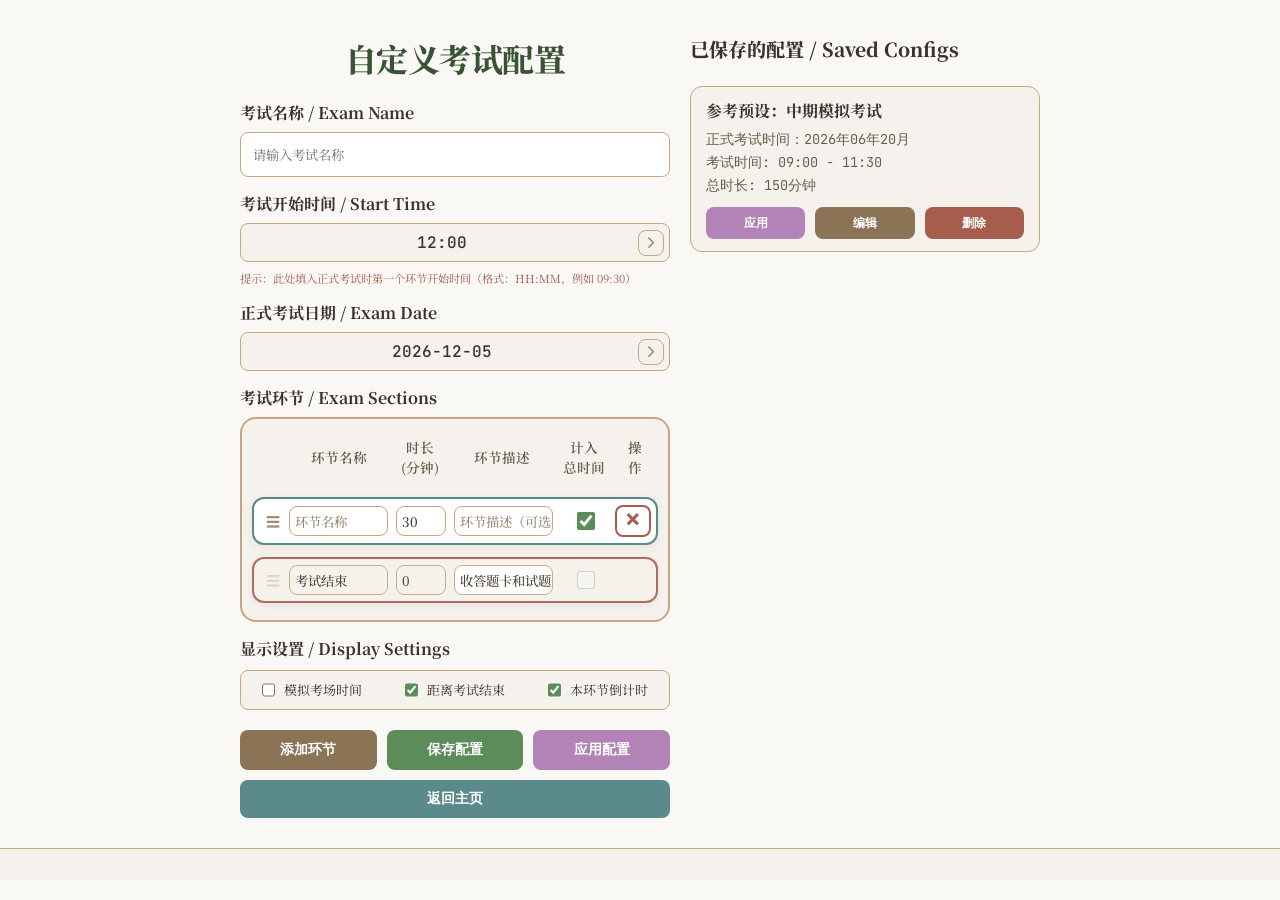
==== commit 10301877: "feat: optimize mobile layout, add custom exam move up/down buttons, and improve header responsive st" ====
--- a/custom-exam.html
+++ b/custom-exam.html
@@ -4,7 +4,7 @@
 <head>
   <meta charset="UTF-8">
   <meta name="viewport" content="width=device-width, initial-scale=1.0">
-  <title>自定义考试 - CET-4/CET-6考试时间模拟器</title>
+  <title>自定义考试 - 考试时间模拟器</title>
   <link rel="preconnect" href="https://fonts.googleapis.com">
   <link rel="preconnect" href="https://fonts.gstatic.com" crossorigin>
   <link href="https://fonts.googleapis.com/css2?family=JetBrains+Mono:ital,wght@0,100..800;1,100..800&family=Noto+Serif+SC:wght@200..900&display=swap" rel="stylesheet">
--- a/styles.css
+++ b/styles.css
@@ -16,11 +16,12 @@
 }
 
 .container {
-  width: 400px;
+  width: 100%;
+  max-width: 400px;
   margin: 0 auto;
   background: transparent;
   border-radius: 0;
-  padding-top: 15px;
+  padding: 15px 16px;
   box-shadow: none;
   position: relative;
 }
@@ -1095,6 +1096,14 @@
     min-height: 48px;
     padding: 14px;
   }
+
+  .remove-section-btn,
+  .move-up-btn,
+  .move-down-btn {
+    min-height: 44px;
+    width: 44px !important;
+    font-size: 18px;
+  }
 }
 
 /* 环节卡片样式 */
@@ -1259,6 +1268,15 @@
   height: 100%;
   box-sizing: border-box;
   line-height: 0;
+}
+
+.checkbox-text-mobile {
+  display: none;
+}
+
+.move-up-btn,
+.move-down-btn {
+  display: none;
 }
 
 .count-in-total-label input[type="checkbox"] {
@@ -1754,10 +1772,50 @@
   .section-card-actions {
     width: 100%;
     justify-content: center;
+    gap: 8px;
   }
 
   .remove-section-btn {
-    width: auto;
+    width: 36px;
+  }
+
+  .move-up-btn,
+  .move-down-btn {
+    display: inline-flex;
+    align-items: center;
+    justify-content: center;
+    background-color: var(--color-autumn);
+    color: white;
+    border: none;
+    border-radius: var(--radius-sm);
+    padding: 0;
+    font-size: 16px;
+    font-weight: bold;
+    cursor: pointer;
+    height: 32px;
+    width: 36px;
+    transition: all 0.2s;
+    line-height: 1;
+    flex-shrink: 0;
+  }
+
+  .move-up-btn:hover,
+  .move-down-btn:hover {
+    background-color: var(--color-autumn-dark);
+  }
+
+  .checkbox-text-mobile {
+    display: inline;
+    margin-left: 8px;
+    font-size: 0.9em;
+    color: var(--color-text-light);
+  }
+
+  .vertical-setting-controls {
+    flex-direction: column;
+    align-items: flex-start;
+    padding: 12px 16px;
+    gap: 10px;
   }
 
   /* 表单按钮在小屏幕上垂直排列 */
@@ -1778,6 +1836,50 @@
   /* 考试操作按钮垂直排列 */
   .exam-actions {
     flex-direction: column;
+  }
+
+  /* 响应式显示设置 */
+  .inline-setting-checkboxes {
+    flex-direction: column;
+    align-items: flex-start;
+    gap: 12px;
+  }
+
+  .inline-setting-header {
+    flex-direction: row;
+    align-items: center;
+  }
+}
+
+@media (max-width: 480px) {
+  .inline-setting-header {
+    flex-direction: column;
+    align-items: flex-start;
+    gap: 10px;
+  }
+  
+  .reset-display-settings-btn {
+    align-self: flex-end;
+  }
+
+  .exam-time-header {
+    gap: 4px 8px;
+    padding: 10px;
+  }
+
+  .exam-time-header .header-divider {
+    display: none;
+  }
+
+  .exam-time-header > span {
+    white-space: nowrap;
+  }
+
+  .exam-time-header .exam-countdown {
+    width: 100%;
+    margin-top: 4px;
+    padding-top: 4px;
+    border-top: 1px rgba(255, 255, 255, 0.2) solid;
   }
 }
 
@@ -1790,11 +1892,13 @@
 
   .container {
     width: 800px;
+    max-width: 800px;
     display: flex;
     flex-wrap: wrap;
     justify-content: space-between;
     background: var(--color-cream);
     margin: 0 auto;
+    padding: 15px 0;
   }
 
   .left-column {
@@ -1868,10 +1972,15 @@
 }
 
 .exam-time-header {
+  display: flex;
+  flex-wrap: wrap;
+  justify-content: center;
+  align-items: center;
+  gap: 8px;
   text-align: center;
   background: linear-gradient(135deg, var(--color-primary) 0%, var(--color-primary-dark) 100%);
   color: white;
-  padding: 8px;
+  padding: 8px 12px;
   border-radius: var(--radius-lg);
   margin-bottom: 20px;
   font-size: 0.8em;
@@ -2259,88 +2368,96 @@
 }
 
 /* 显示设置控件样式 */
+/* 显示设置控件样式 */
 .inline-display-settings {
   width: 100%;
+  background-color: var(--color-cream-dark);
+  border-radius: var(--radius-md);
+  border: 1px solid var(--color-earth);
+  padding: 16px;
+  margin-top: 20px;
+  box-sizing: border-box;
+  box-shadow: var(--shadow-sm);
+}
+
+.inline-setting-header {
+  display: flex;
+  justify-content: space-between;
+  align-items: center;
+  margin-bottom: 14px;
+  padding-bottom: 8px;
+  border-bottom: 1px dashed var(--color-earth);
+}
+
+.inline-display-settings .display-settings-label {
+  margin: 0;
+  font-size: 0.95em;
+  font-weight: 600;
+  color: var(--color-text);
+  text-transform: uppercase;
+  letter-spacing: 0.5px;
+}
+
+.reset-display-settings-btn {
+  padding: 4px 12px;
+  font-size: 0.85em;
+  color: var(--color-primary);
+  font-weight: 500;
+  background-color: transparent;
+  border: 1px solid var(--color-primary);
+  border-radius: var(--radius-sm);
+  cursor: pointer;
+  height: 28px;
+  transition: background-color var(--transition-fast), color var(--transition-fast), border-color var(--transition-fast);
+  box-sizing: border-box;
+  display: flex;
+  align-items: center;
+  justify-content: center;
+}
+
+.reset-display-settings-btn:hover {
+  background-color: var(--color-primary);
+  color: white;
+  border-color: var(--color-primary);
+}
+
+.inline-setting-checkboxes {
+  display: flex;
+  flex-direction: row;
+  flex-wrap: wrap;
+  gap: 20px;
+  align-items: center;
 }
 
 .setting-checkbox-horizontal {
   display: flex;
   flex-direction: row;
-  /* 保持水平方向排列 */
-  align-items: center;
-  /* 垂直居中对齐 */
-  justify-content: flex-start;
+  align-items: center;
   font-size: 0.9em;
   cursor: pointer;
-  flex: 1;
-  padding: 5px;
-  min-width: 0;
-  gap: 5px;
-  /* 保持之前的间隙设置 */
-  height: 1.5em;
-  /* 与标签保持相同的高度 */
+  gap: 8px;
+  user-select: none;
 }
 
 .setting-checkbox-horizontal input[type="checkbox"] {
-  margin-bottom: 0;
-  /* 移除底部边距，因为现在是水平排列 */
-  cursor: pointer;
-  margin-right: 4px;
-  /* 给复选框添加右边距 */
+  cursor: pointer;
+  width: 16px;
+  height: 16px;
+  accent-color: var(--color-primary);
+  margin: 0;
 }
 
 .setting-checkbox-horizontal span {
   cursor: pointer;
-  word-break: break-all;
-  line-height: 1.2;
-  font-size: 0.9em;
+  line-height: 1.4;
+  font-size: 1em;
   font-weight: normal;
-  /* 确保文字不加粗 */
-}
-
-.inline-setting-controls {
-  display: flex;
-  align-items: center;
-  /* 垂直居中对齐 */
-  padding: 10px;
-  background-color: var(--color-cream-dark);
-  border-radius: var(--radius-sm);
-  border: 1px solid var(--color-earth);
-  margin-top: 10px;
-  width: 100%;
-  box-sizing: border-box;
-  flex-wrap: wrap;
-  /* 允许换行，以防空间不够 */
-}
-
-.reset-display-settings-btn {
-  margin-left: 10px;
-  padding: 0 10px;
-  /* 上下内边距为0，使总高度约为18px */
-  font-size: 0.8em;
-  /* 缩小字体大小 */
   color: var(--color-text-light);
-  /* 文字颜色改为柔和色 */
-  font-weight: normal;
-  /* 不加粗 */
-  background-color: var(--color-cream-dark);
-  border: 1px solid var(--color-earth);
-  /* 边框1px */
-  border-radius: var(--radius-sm);
-  cursor: pointer;
-  height: 18px;
-  /* 设定固定高度为18px */
-  transition: border-color 0.3s;
-  box-sizing: border-box;
-  /* 确保内边距和边框包含在元素总高度内 */
-  display: flex;
-  align-items: center;
-  /* 垂直居中文本 */
-}
-
-.reset-display-settings-btn:hover {
-  border: 1px solid var(--color-danger);
-  /* 悬浮时使用深红色边框 */
+  transition: color var(--transition-fast);
+}
+
+.setting-checkbox-horizontal:hover span {
+  color: var(--color-text);
 }
 
 /* 竖向显示设置控件样式 */
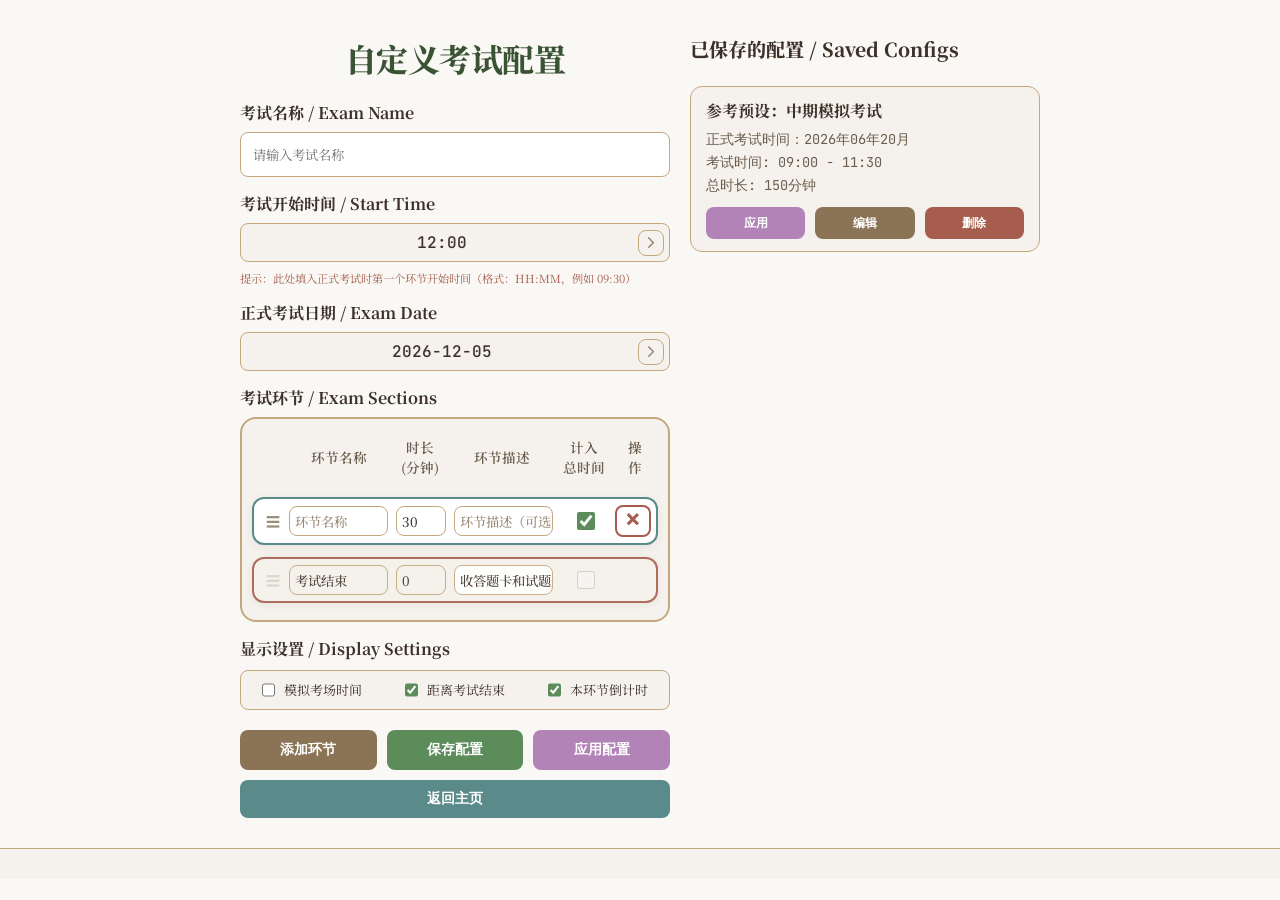
==== commit dcc17365: "feat: optimize infrastructure with PWA, offline cache, SEO metadata, and font fallbacks" ====
--- a/custom-exam.html
+++ b/custom-exam.html
@@ -4,9 +4,37 @@
 <head>
   <meta charset="UTF-8">
   <meta name="viewport" content="width=device-width, initial-scale=1.0">
-  <title>自定义考试 - 考试时间模拟器</title>
+  <title>自定义考试配置 - CET-4/CET-6 考试时间模拟器</title>
+  
+  <!-- SEO 元数据 -->
+  <meta name="description" content="自定义您的英语四六级模拟考试或任何其他自定义考试。设置开始时间、考试日期以及配置各科目的倒计时环节，并支持本地保存与快速切换。完全支持离线环境。">
+  <meta name="keywords" content="自定义考试,四六级模拟,考试流程配置,倒计时,备考工具,离线模式">
+  <meta name="author" content="罗霖">
+  <meta name="robots" content="index, follow">
+  
+  <!-- Open Graph 社交网络分享元数据 -->
+  <meta property="og:title" content="自定义考试配置 - CET-4/CET-6 考试时间模拟器">
+  <meta property="og:description" content="一键定制模拟考试流程，灵活设置考试时段 and 倒计时，支持本地保存及离线使用。">
+  <meta property="og:type" content="website">
+  <meta property="og:image" content="favicon.png">
+  <meta property="og:url" content="./custom-exam.html">
+  
+  <!-- 移动端 & PWA 配置 -->
+  <meta name="theme-color" content="#FAF8F5">
+  <meta name="apple-mobile-web-app-capable" content="yes">
+  <meta name="apple-mobile-web-app-status-bar-style" content="default">
+  <meta name="apple-mobile-web-app-title" content="考试时间模拟器">
+  <link rel="manifest" href="manifest.json">
+  
+  <!-- Favicon 图标链接 -->
+  <link rel="icon" type="image/png" href="favicon.png">
+  <link rel="apple-touch-icon" href="favicon.png">
+  
+  <!-- 字体连接与加速 -->
   <link rel="preconnect" href="https://fonts.googleapis.com">
   <link rel="preconnect" href="https://fonts.gstatic.com" crossorigin>
+  <link rel="dns-prefetch" href="https://fonts.googleapis.com">
+  <link rel="dns-prefetch" href="https://fonts.gstatic.com">
   <link href="https://fonts.googleapis.com/css2?family=JetBrains+Mono:ital,wght@0,100..800;1,100..800&family=Noto+Serif+SC:wght@200..900&display=swap" rel="stylesheet">
   <link rel="stylesheet" href="iconfont/iconfont.css">
   <link rel="stylesheet" href="styles.css">
@@ -175,6 +203,16 @@
       
     </div>
   </div>
+  <!-- Service Worker 注册 -->
+  <script>
+    if ('serviceWorker' in navigator) {
+      window.addEventListener('load', () => {
+        navigator.serviceWorker.register('./sw.js')
+          .then(reg => console.log('Service Worker 注册成功:', reg.scope))
+          .catch(err => console.error('Service Worker 注册失败:', err));
+      });
+    }
+  </script>
 </body>
 
 </html>
--- a/styles.css
+++ b/styles.css
@@ -237,8 +237,8 @@
   /* 铁锈红 */
 
   /* Font - 免费商用字体 */
-  --font-family: 'Noto Serif SC', 'Noto Serif', serif;
-  --font-family-mono: 'JetBrains Mono', 'Roboto Mono', 'SF Mono', 'Consolas', monospace;
+  --font-family: 'Noto Serif SC', 'Noto Serif', Georgia, 'Nimbus Roman No9 L', 'Songti SC', 'Songti TC', 'STSong', 'SimSun', serif;
+  --font-family-mono: 'JetBrains Mono', 'Roboto Mono', 'SF Mono', 'Consolas', Menlo, Monaco, monospace;
   --font-weight-regular: 400;
   --font-weight-medium: 500;
   --font-weight-semibold: 600;
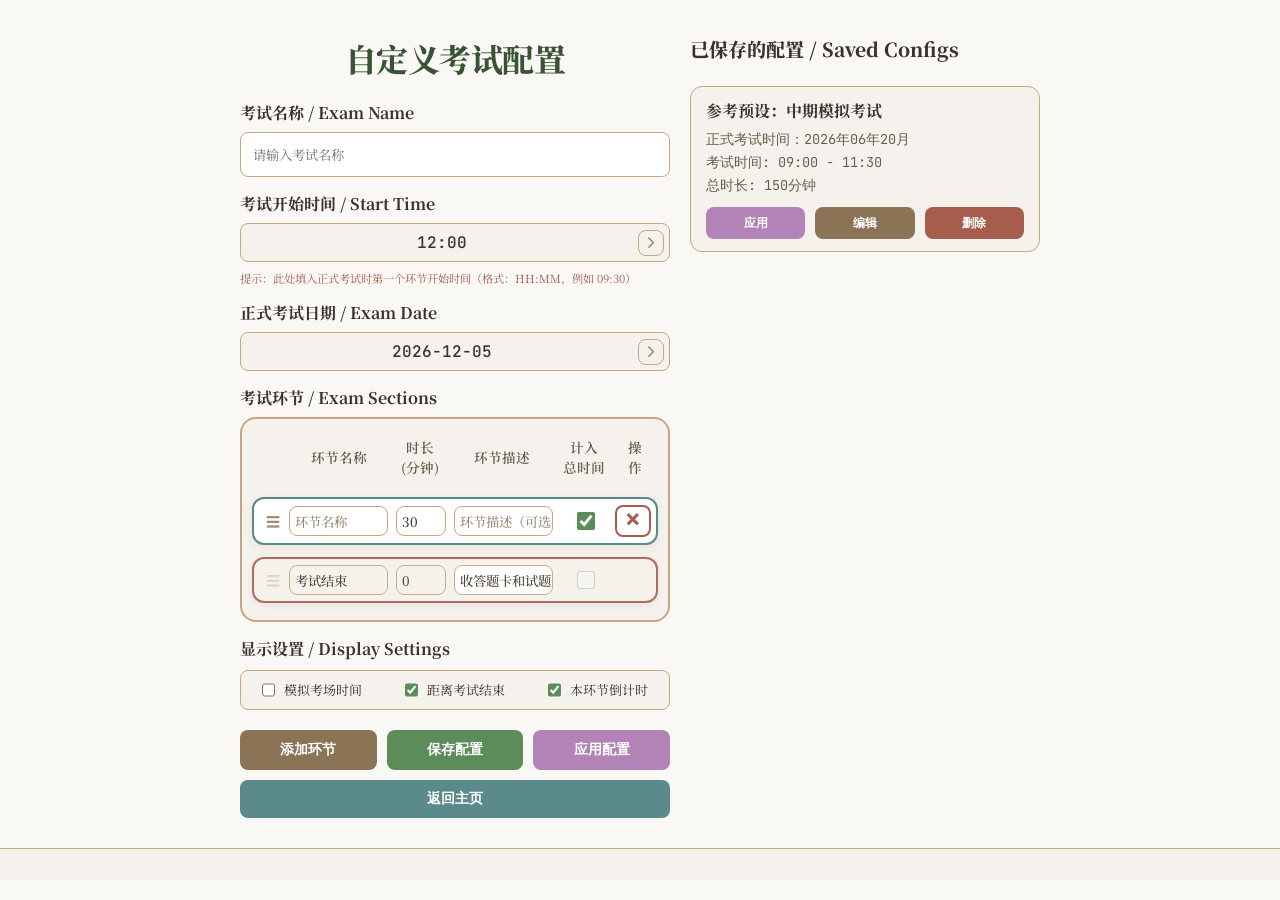
==== commit 669f4530: "style: simplify page titles by removing CET-4/CET-6 prefix and unifying as "Exam Clock"" ====
--- a/custom-exam.html
+++ b/custom-exam.html
@@ -4,7 +4,7 @@
 <head>
   <meta charset="UTF-8">
   <meta name="viewport" content="width=device-width, initial-scale=1.0">
-  <title>自定义考试配置 - CET-4/CET-6 考试时间模拟器</title>
+  <title>自定义考试配置 - 考试时间模拟器</title>
   
   <!-- SEO 元数据 -->
   <meta name="description" content="自定义您的英语四六级模拟考试或任何其他自定义考试。设置开始时间、考试日期以及配置各科目的倒计时环节，并支持本地保存与快速切换。完全支持离线环境。">
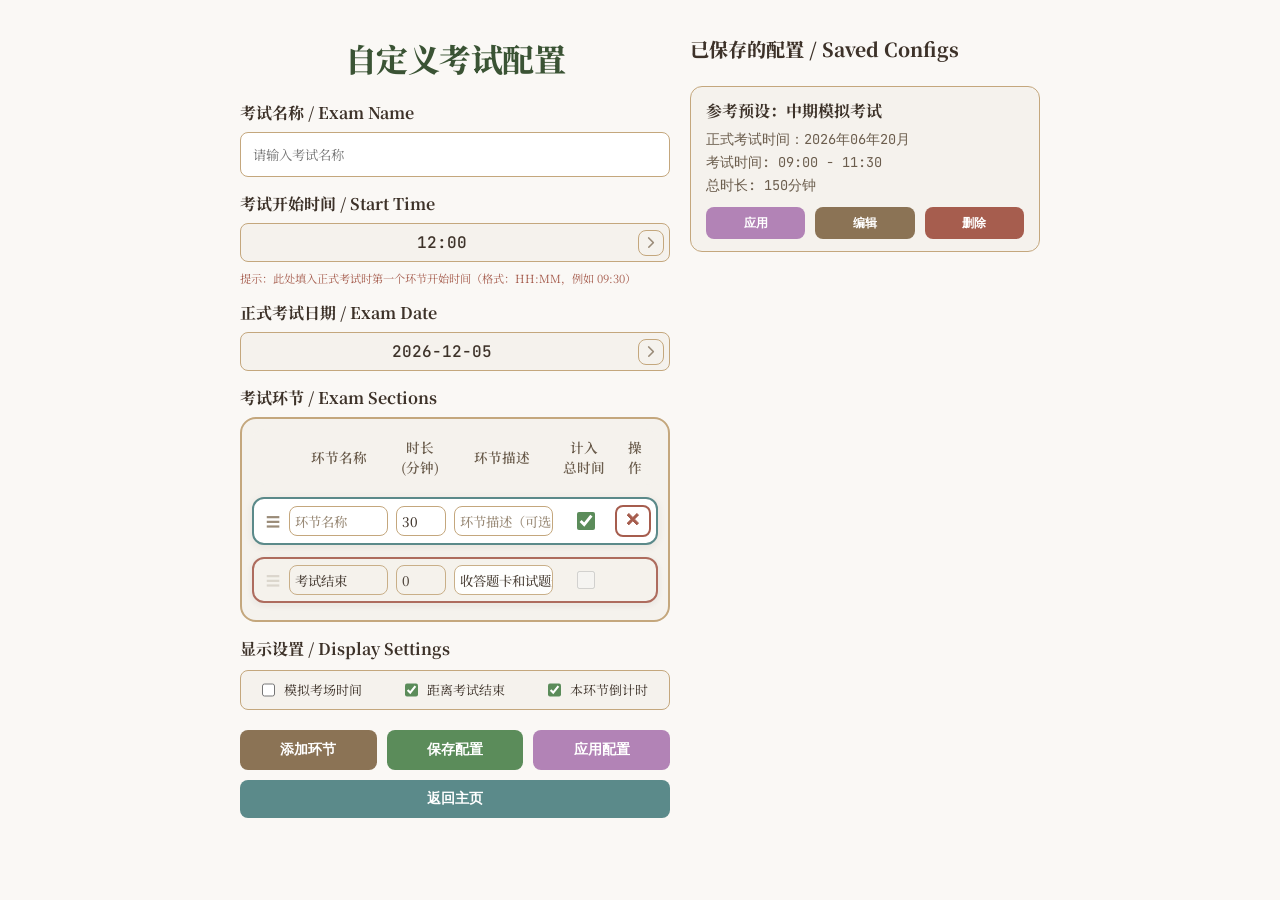
==== commit f581ef1d: "chore: remove ICP filing info and clean up project conventions - Remove ICP/public security filing i" ====
--- a/custom-exam.html
+++ b/custom-exam.html
@@ -197,12 +197,6 @@
 
   <script src="custom-exam.js"></script>
 
-  <!-- 底部区域：与主页面保持一致 -->
-  <div class="bottom-bar">
-    <div class="bottom-content">
-      
-    </div>
-  </div>
   <!-- Service Worker 注册 -->
   <script>
     if ('serviceWorker' in navigator) {
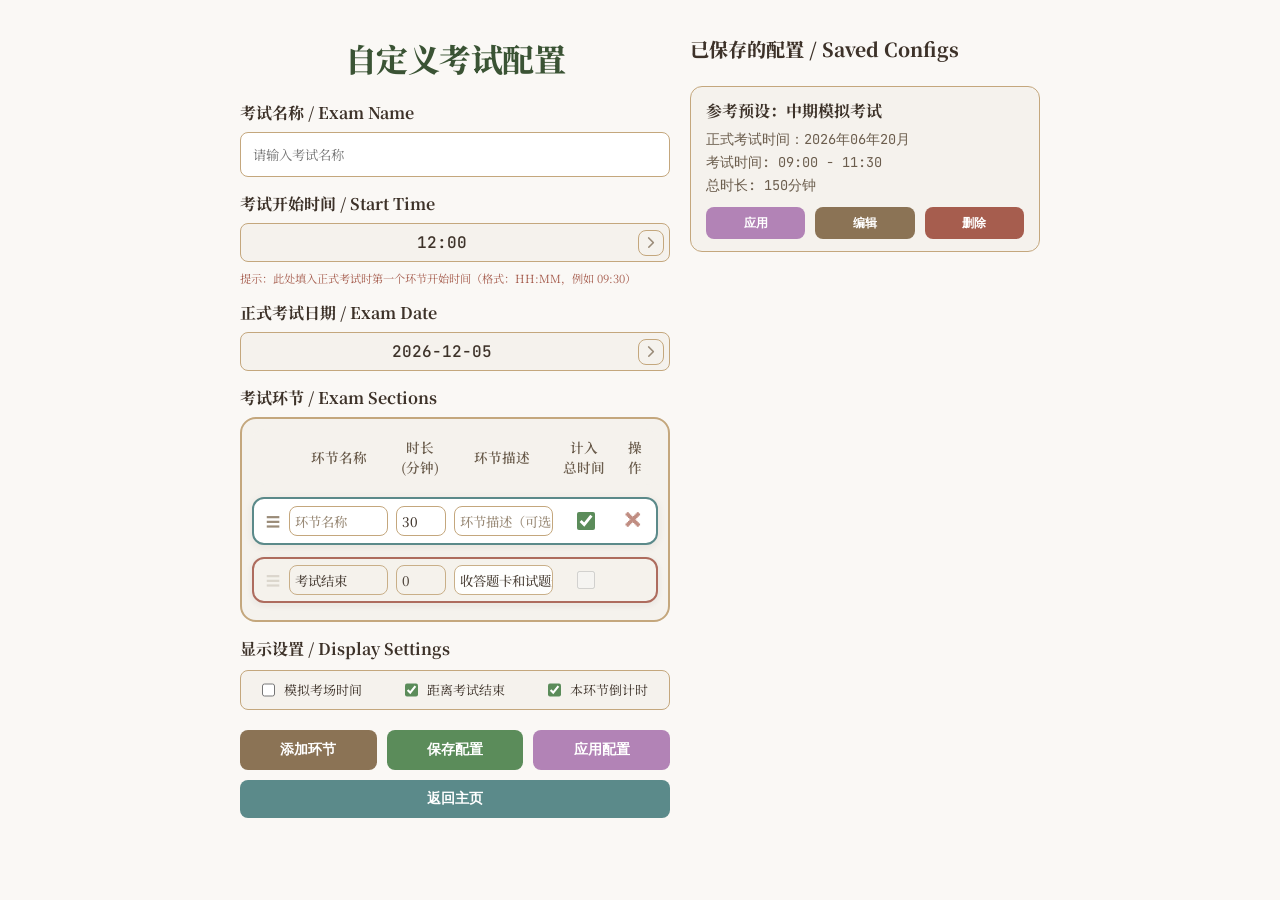
==== commit 0aac69a6: "chore(custom-exam): optimize HTML structure and code format - Unify indentation to improve code read" ====
--- a/custom-exam.html
+++ b/custom-exam.html
@@ -1,43 +1,45 @@
-<!DOCTYPE html>
+<!doctype html>
 <html lang="zh-CN">
 
 <head>
-  <meta charset="UTF-8">
-  <meta name="viewport" content="width=device-width, initial-scale=1.0">
+  <meta charset="UTF-8" />
+  <meta name="viewport" content="width=device-width, initial-scale=1.0" />
   <title>自定义考试配置 - 考试时间模拟器</title>
-  
+
   <!-- SEO 元数据 -->
-  <meta name="description" content="自定义您的英语四六级模拟考试或任何其他自定义考试。设置开始时间、考试日期以及配置各科目的倒计时环节，并支持本地保存与快速切换。完全支持离线环境。">
-  <meta name="keywords" content="自定义考试,四六级模拟,考试流程配置,倒计时,备考工具,离线模式">
-  <meta name="author" content="罗霖">
-  <meta name="robots" content="index, follow">
-  
+  <meta name="description" content="自定义您的英语四六级模拟考试或任何其他自定义考试。设置开始时间、考试日期以及配置各科目的倒计时环节，并支持本地保存与快速切换。完全支持离线环境。" />
+  <meta name="keywords" content="自定义考试,四六级模拟,考试流程配置,倒计时,备考工具,离线模式" />
+  <meta name="author" content="罗霖" />
+  <meta name="robots" content="index, follow" />
+
   <!-- Open Graph 社交网络分享元数据 -->
-  <meta property="og:title" content="自定义考试配置 - CET-4/CET-6 考试时间模拟器">
-  <meta property="og:description" content="一键定制模拟考试流程，灵活设置考试时段 and 倒计时，支持本地保存及离线使用。">
-  <meta property="og:type" content="website">
-  <meta property="og:image" content="favicon.png">
-  <meta property="og:url" content="./custom-exam.html">
-  
+  <meta property="og:title" content="自定义考试配置 - CET-4/CET-6 考试时间模拟器" />
+  <meta property="og:description" content="一键定制模拟考试流程，灵活设置考试时段 and 倒计时，支持本地保存及离线使用。" />
+  <meta property="og:type" content="website" />
+  <meta property="og:image" content="assets/images/favicon.png" />
+  <meta property="og:url" content="./custom-exam.html" />
+
   <!-- 移动端 & PWA 配置 -->
-  <meta name="theme-color" content="#FAF8F5">
-  <meta name="apple-mobile-web-app-capable" content="yes">
-  <meta name="apple-mobile-web-app-status-bar-style" content="default">
-  <meta name="apple-mobile-web-app-title" content="考试时间模拟器">
-  <link rel="manifest" href="manifest.json">
-  
+  <meta name="theme-color" content="#FAF8F5" />
+  <meta name="apple-mobile-web-app-capable" content="yes" />
+  <meta name="apple-mobile-web-app-status-bar-style" content="default" />
+  <meta name="apple-mobile-web-app-title" content="考试时间模拟器" />
+  <link rel="manifest" href="manifest.json" />
+
   <!-- Favicon 图标链接 -->
-  <link rel="icon" type="image/png" href="favicon.png">
-  <link rel="apple-touch-icon" href="favicon.png">
-  
+  <link rel="icon" type="image/png" href="assets/images/favicon.png" />
+  <link rel="apple-touch-icon" href="assets/images/favicon.png" />
+
   <!-- 字体连接与加速 -->
-  <link rel="preconnect" href="https://fonts.googleapis.com">
-  <link rel="preconnect" href="https://fonts.gstatic.com" crossorigin>
-  <link rel="dns-prefetch" href="https://fonts.googleapis.com">
-  <link rel="dns-prefetch" href="https://fonts.gstatic.com">
-  <link href="https://fonts.googleapis.com/css2?family=JetBrains+Mono:ital,wght@0,100..800;1,100..800&family=Noto+Serif+SC:wght@200..900&display=swap" rel="stylesheet">
-  <link rel="stylesheet" href="iconfont/iconfont.css">
-  <link rel="stylesheet" href="styles.css">
+  <link rel="preconnect" href="https://fonts.googleapis.com" />
+  <link rel="preconnect" href="https://fonts.gstatic.com" crossorigin />
+  <link rel="dns-prefetch" href="https://fonts.googleapis.com" />
+  <link rel="dns-prefetch" href="https://fonts.gstatic.com" />
+  <link
+    href="https://fonts.googleapis.com/css2?family=JetBrains+Mono:ital,wght@0,100..800;1,100..800&family=Noto+Serif+SC:wght@200..900&display=swap"
+    rel="stylesheet" />
+  <link rel="stylesheet" href="assets/fonts/iconfont/iconfont.css" />
+  <link rel="stylesheet" href="css/styles.css" />
 </head>
 
 <body>
@@ -54,7 +56,7 @@
             <div class="form-group">
               <label for="customExamName">考试名称 / Exam Name</label>
               <input type="text" id="customExamName" name="customExamName" placeholder="请输入考试名称" required
-                style="padding: 12px; font-family: var(--font-family);">
+                style="padding: 12px; font-family: var(--font-family)" />
             </div>
 
             <div class="form-group">
@@ -62,9 +64,10 @@
               <div class="custom-time-picker" id="customExamStartTimePicker">
                 <div class="time-input-wrapper">
                   <input type="text" id="customExamStartTime" name="customExamStartTime" value="12:00"
-                    class="time-input-display" readonly>
-                  <button type="button" class="picker-toggle-btn" data-target="time" aria-label="打开时间下拉"><span
-                      class="iconfont icon-youjiantou"></span></button>
+                    class="time-input-display" readonly />
+                  <button type="button" class="picker-toggle-btn" data-target="time" aria-label="打开时间下拉">
+                    <span class="iconfont icon-youjiantou"></span>
+                  </button>
                 </div>
                 <div class="time-dropdowns">
                   <div class="time-select-wrapper">
@@ -88,7 +91,10 @@
                   </div>
                 </div>
               </div>
-              <div class="form-help-text">提示：此处填入正式考试时第一个环节开始时间（格式：HH:MM，例如 09:30）</div>
+              <div class="form-help-text">
+                提示：此处填入正式考试时第一个环节开始时间（格式：HH:MM，例如
+                09:30）
+              </div>
             </div>
 
             <div class="form-group">
@@ -96,9 +102,10 @@
               <div class="custom-date-picker" id="customExamDatePicker">
                 <div class="date-input-wrapper">
                   <input type="text" id="customExamDate" name="customExamDate" value="" class="date-input-display"
-                    readonly required>
-                  <button type="button" class="picker-toggle-btn" data-target="date" aria-label="打开日期下拉"><span
-                      class="iconfont icon-youjiantou"></span></button>
+                    readonly required />
+                  <button type="button" class="picker-toggle-btn" data-target="date" aria-label="打开日期下拉">
+                    <span class="iconfont icon-youjiantou"></span>
+                  </button>
                 </div>
                 <div class="date-dropdowns">
                   <div class="date-select-wrapper">
@@ -136,13 +143,13 @@
 
             <div class="form-group">
               <label>考试环节 / Exam Sections</label>
-              <div class="sections-wrapper" style="padding-bottom: 5px !important;">
+              <div class="sections-wrapper" style="padding-bottom: 5px !important">
                 <div class="section-headers-row">
                   <div class="section-header-drag"></div>
                   <div class="section-header-name">环节名称</div>
-                  <div class="section-header-duration">时长<br>(分钟)</div>
+                  <div class="section-header-duration">时长<br />(分钟)</div>
                   <div class="section-header-description">环节描述</div>
-                  <div class="section-header-count">计入<br>总时间</div>
+                  <div class="section-header-count">计入<br />总时间</div>
                   <div class="section-header-action">操作</div>
                 </div>
                 <div id="sectionsContainer">
@@ -156,15 +163,15 @@
               <label>显示设置 / Display Settings</label>
               <div class="vertical-setting-controls">
                 <label class="setting-checkbox-vertical">
-                  <input type="checkbox" id="customShowCurrentTime" name="customShowCurrentTime">
+                  <input type="checkbox" id="customShowCurrentTime" name="customShowCurrentTime" />
                   <span>模拟考场时间</span>
                 </label>
                 <label class="setting-checkbox-vertical">
-                  <input type="checkbox" id="customShowCountdownTimer" name="customShowCountdownTimer" checked>
+                  <input type="checkbox" id="customShowCountdownTimer" name="customShowCountdownTimer" checked />
                   <span>距离考试结束</span>
                 </label>
                 <label class="setting-checkbox-vertical">
-                  <input type="checkbox" id="customShowSectionTimer" name="customShowSectionTimer" checked>
+                  <input type="checkbox" id="customShowSectionTimer" name="customShowSectionTimer" checked />
                   <span>本环节倒计时</span>
                 </label>
               </div>
@@ -172,9 +179,15 @@
 
             <div class="form-actions">
               <div class="form-actions-row">
-                <button type="button" id="addSectionBtn" class="add-section-btn">添加环节</button>
-                <button type="submit" id="saveCustomExamBtn" form="customExamForm">保存配置</button>
-                <button type="button" id="applyCustomExamBtn">应用配置</button>
+                <button type="button" id="addSectionBtn" class="add-section-btn">
+                  添加环节
+                </button>
+                <button type="submit" id="saveCustomExamBtn" form="customExamForm">
+                  保存配置
+                </button>
+                <button type="button" id="applyCustomExamBtn">
+                  应用配置
+                </button>
               </div>
               <div class="form-actions-row">
                 <button type="button" id="backToMainBtn">返回主页</button>
@@ -192,18 +205,18 @@
         </div>
       </div>
     </div>
-
   </div>
 
-  <script src="custom-exam.js"></script>
+  <script src="js/custom-exam.js"></script>
 
   <!-- Service Worker 注册 -->
   <script>
-    if ('serviceWorker' in navigator) {
-      window.addEventListener('load', () => {
-        navigator.serviceWorker.register('./sw.js')
-          .then(reg => console.log('Service Worker 注册成功:', reg.scope))
-          .catch(err => console.error('Service Worker 注册失败:', err));
+    if ("serviceWorker" in navigator) {
+      window.addEventListener("load", () => {
+        navigator.serviceWorker
+          .register("./sw.js")
+          .then((reg) => console.log("Service Worker 注册成功:", reg.scope))
+          .catch((err) => console.error("Service Worker 注册失败:", err));
       });
     }
   </script>
--- a/assets/fonts/iconfont/iconfont.css
+++ b/assets/fonts/iconfont/iconfont.css
@@ -0,0 +1,71 @@
+@font-face {
+  font-family: "iconfont"; /* Project id 5062270 */
+  src:
+    url("iconfont.woff2?t=1763009715107") format("woff2"),
+    url("iconfont.woff?t=1763009715107") format("woff"),
+    url("iconfont.ttf?t=1763009715107") format("truetype");
+}
+
+.iconfont {
+  font-family: "iconfont" !important;
+  font-size: 16px;
+  font-style: normal;
+  -webkit-font-smoothing: antialiased;
+  -moz-osx-font-smoothing: grayscale;
+}
+
+.icon-gouwucheman1:before {
+  content: "\e601";
+}
+
+.icon-favorites-fill:before {
+  content: "\e839";
+}
+
+.icon-youjiantou:before {
+  content: "\e61f";
+}
+
+.icon-remenhot:before {
+  content: "\e7c7";
+}
+
+.icon-message:before {
+  content: "\e694";
+}
+
+.icon-top:before {
+  content: "\e619";
+}
+
+.icon-shang:before {
+  content: "\e610";
+}
+
+.icon-share:before {
+  content: "\e61d";
+}
+
+.icon-a-bianzu39:before {
+  content: "\e631";
+}
+
+.icon-tongzhi:before {
+  content: "\e602";
+}
+
+.icon-gouwuche:before {
+  content: "\e652";
+}
+
+.icon-gouwucheman:before {
+  content: "\e600";
+}
+
+.icon-yuyan-yingwen:before {
+  content: "\e609";
+}
+
+.icon-weibiaoti1:before {
+  content: "\e60b";
+}
--- a/css/styles.css
+++ b/css/styles.css
@@ -0,0 +1,2648 @@
+body {
+  font-family: var(--font-family);
+  font-weight: var(--font-weight-regular);
+  background:
+    /* 微妙的有机纹理 - 使用CSS实现 */
+    radial-gradient(
+      ellipse at 20% 30%,
+      rgba(107, 142, 99, 0.03) 0%,
+      transparent 50%
+    ),
+    radial-gradient(
+      ellipse at 80% 70%,
+      rgba(160, 82, 45, 0.03) 0%,
+      transparent 50%
+    ),
+    radial-gradient(
+      ellipse at 50% 50%,
+      rgba(139, 115, 85, 0.02) 0%,
+      transparent 70%
+    ),
+    var(--color-cream);
+  margin: 0;
+  padding: 20px;
+  min-height: 100vh;
+  color: var(--color-text);
+  -webkit-font-smoothing: antialiased;
+  -moz-osx-font-smoothing: grayscale;
+}
+
+.container {
+  width: 100%;
+  max-width: 400px;
+  margin: 0 auto;
+  background: transparent;
+  border-radius: 0;
+  padding: 15px 16px;
+  box-shadow: none;
+  position: relative;
+}
+
+/* 切换考试按钮 */
+.toggle-exam-button-container {
+  margin: 10px 0;
+  /* 减小上下间距 */
+  text-align: center;
+}
+
+.toggle-exam-button {
+  background: var(--color-primary);
+  color: white;
+  border: none;
+  padding: 10px;
+  font-size: 14px;
+  cursor: pointer;
+  transition:
+    background var(--transition-normal),
+    transform var(--transition-fast),
+    box-shadow var(--transition-normal);
+  width: 100%;
+  max-width: 800px;
+  border-radius: var(--radius-sm);
+  font-weight: bold;
+  text-align: center;
+  min-height: 40px;
+  box-sizing: border-box;
+}
+
+.toggle-exam-button:hover {
+  background: var(--color-primary-dark);
+  transform: translateY(-2px);
+  box-shadow: var(--shadow-md);
+}
+
+/* 功能介绍按钮 */
+.intro-button {
+  background: var(--color-accent);
+  color: white;
+  border: none;
+  padding: 10px;
+  font-size: 14px;
+  cursor: pointer;
+  transition:
+    background var(--transition-normal),
+    transform var(--transition-fast),
+    box-shadow var(--transition-normal);
+  width: 100%;
+  max-width: 800px;
+  border-radius: var(--radius-md);
+  font-weight: bold;
+  text-align: center;
+  min-height: 40px;
+  box-sizing: border-box;
+}
+
+.intro-button:hover {
+  background: var(--color-secondary);
+  transform: translateY(-2px);
+  box-shadow: var(--shadow-md);
+}
+
+/* 小屏幕切换按钮 */
+.toggle-button-small-screen {
+  margin: 10px 0;
+  /* 减小上下间距 */
+}
+
+.toggle-button-small-screen button {
+  background: var(--color-primary);
+  color: white;
+  border: none;
+  padding: 10px;
+  font-size: 14px;
+  cursor: pointer;
+  transition:
+    background var(--transition-normal),
+    transform var(--transition-fast);
+  width: 100%;
+  border-radius: var(--radius-md);
+  font-weight: bold;
+  text-align: center;
+  min-height: 40px;
+  box-sizing: border-box;
+}
+
+.toggle-button-small-screen button:hover {
+  background: var(--color-primary-dark);
+}
+
+/* 预设类型按钮样式 */
+.preset-type-btn {
+  padding: 6px 12px;
+  font-size: 12px;
+  border: 1px solid var(--color-earth);
+  background: white;
+  color: var(--color-text-light);
+  border-radius: var(--radius-sm);
+  cursor: pointer;
+  transition: all var(--transition-normal);
+  font-weight: 500;
+}
+
+.preset-type-btn:hover {
+  background: var(--color-cream-dark);
+  border-color: var(--color-primary);
+  color: var(--color-primary);
+}
+
+.preset-type-btn.active {
+  background: var(--color-primary);
+  color: white;
+  border-color: var(--color-primary);
+}
+
+.preset-type-btn[data-type="custom"] {
+  background: white;
+  /* 默认为白色背景 */
+  color: var(--color-text-light);
+  /* 默认为灰色文字 */
+  border-color: var(--color-earth);
+  /* 默认为灰色边框 */
+}
+
+.preset-type-btn[data-type="custom"]:hover {
+  background: var(--color-cream-dark);
+  /* 悬停时浅色背景 */
+  border-color: var(--color-warning);
+  /* 悬停时橙色边框 */
+  color: var(--color-warning);
+  /* 悬停时橙色文字 */
+}
+
+.preset-type-btn[data-type="custom"].active {
+  background: var(--color-warning);
+  /* 选中状态使用橙色 */
+  color: white;
+  border-color: var(--color-warning);
+}
+
+/* 为小屏幕设备设置的预设类型按钮样式 */
+@media (max-width: 768px) {
+  .preset-type-buttons {
+    width: 100%;
+    justify-content: flex-start;
+  }
+
+  .preset-type-btn {
+    flex: 1;
+    max-width: 120px;
+    background: var(--color-lavender);
+    /* 确保小屏幕下也是紫色 */
+    color: white;
+  }
+
+  /* 自定义考试页面响应式 */
+  .section-card-fields {
+    grid-template-columns: 1fr 1fr;
+    gap: 12px;
+  }
+}
+
+/* 恢复提示样式 */
+.restore-hint {
+  font-size: 0.9em;
+  text-align: center;
+  color: var(--color-text-muted);
+  cursor: pointer;
+  margin-top: 10px;
+}
+
+:root {
+  /* Organic/Natural Color Palette */
+  --color-primary: #4a6741;
+  /* 苔藓绿 - 主色 */
+  --color-primary-dark: #3a5334;
+  /* 深苔藓绿 */
+  --color-primary-light: #6b8e63;
+  /* 浅苔藓绿 */
+  --color-secondary: #a0522d;
+  /* 赭石色 */
+  --color-accent: #8b7355;
+  /* 土棕色 */
+  --color-earth: #c4a77d;
+  /* 沙土色 */
+  --color-cream: #faf8f5;
+  /* 奶油白背景 */
+  --color-cream-dark: #f5f2ed;
+  /* 深奶油色 */
+  --color-text: #3d3229;
+  /* 深棕色文字 */
+  --color-text-light: #6b5d4d;
+  /* 浅棕色文字 */
+  --color-text-muted: #9a8b78;
+  /* 柔和棕色 */
+  --color-success: #5b8c5a;
+  /* 自然绿 */
+  --color-warning: #c9844a;
+  /* 秋季橙 */
+  --color-danger: #a65d4e;
+  /* 陶土红 */
+
+  /* Natural Button Colors - 来自自然元素 */
+  --color-sky: #5b8a8a;
+  /* 青绿色 */
+  --color-sky-dark: #4a7575;
+  /* 深青绿色 */
+  --color-autumn: #9b8568;
+  /* 木色 */
+  --color-autumn-dark: #8b7355;
+  /* 深木色 */
+  --color-lavender: #c2a2d2;
+  /* 薰衣草紫 */
+  --color-lavender-dark: #b283b6;
+  /* 深薰衣草紫 */
+  --color-moss: #6b8e6b;
+  /* 苔藓绿 */
+  --color-rust: #b8765a;
+  /* 铁锈红 */
+
+  /* Font - 免费商用字体 */
+  --font-family:
+    "Noto Serif SC", "Noto Serif", Georgia, "Nimbus Roman No9 L", "Songti SC",
+    "Songti TC", "STSong", "SimSun", serif;
+  --font-family-mono:
+    "JetBrains Mono", "Roboto Mono", "SF Mono", "Consolas", Menlo, Monaco,
+    monospace;
+  --font-weight-regular: 400;
+  --font-weight-medium: 500;
+  --font-weight-semibold: 600;
+  --font-weight-bold: 800;
+
+  /* Spacing */
+  --spacing-xs: 4px;
+  --spacing-sm: 8px;
+  --spacing-md: 16px;
+  --spacing-lg: 24px;
+  --spacing-xl: 32px;
+  --spacing-2xl: 48px;
+
+  /* Border Radius - Organic feel */
+  --radius-sm: 8px;
+  --radius-md: 12px;
+  --radius-lg: 16px;
+  --radius-xl: 24px;
+  --radius-full: 9999px;
+
+  /* Shadows - Soft organic shadows */
+  --shadow-sm: 0 2px 8px rgba(61, 50, 41, 0.08);
+  --shadow-md: 0 4px 16px rgba(61, 50, 41, 0.12);
+  --shadow-lg: 0 8px 32px rgba(61, 50, 41, 0.16);
+
+  /* Transitions */
+  --transition-fast: 0.15s ease-out;
+  --transition-normal: 0.3s ease-out;
+  --transition-slow: 0.5s ease-out;
+
+  /* Timer Backgrounds (color mixed with cream-dark) */
+  --color-section-completed-bg: color-mix(
+    in oklch,
+    var(--color-success) 12%,
+    var(--color-cream-dark)
+  );
+  --color-section-active-bg: color-mix(
+    in oklch,
+    var(--color-secondary) 12%,
+    var(--color-cream-dark)
+  );
+  --color-timer-section-bg: color-mix(
+    in oklch,
+    var(--color-warning) 15%,
+    var(--color-cream-dark)
+  );
+}
+
+* {
+  margin: 0;
+  padding: 0;
+  box-sizing: border-box;
+}
+
+.introduction-container {
+  max-width: 1200px;
+  margin: 0 auto;
+  padding: 0 40px;
+  min-height: calc(100vh - 200px);
+  background: var(--color-cream);
+}
+
+.introduction-container header {
+  text-align: center;
+  padding: 100px 20px 80px;
+  background: transparent;
+  margin: 0;
+}
+
+.introduction-container h1 {
+  font-size: clamp(2rem, 5vw, 3rem);
+  font-weight: 800;
+  letter-spacing: -0.5px;
+  margin-bottom: 15px;
+  color: var(--color-primary-dark);
+  display: block;
+}
+
+.introduction-container .subtitle {
+  font-size: 1.25rem;
+  font-weight: 400;
+  color: var(--color-text-muted);
+  max-width: 600px;
+  margin: 0 auto 30px;
+  line-height: 1.6;
+}
+
+.cta-button {
+  display: inline-block;
+  background: var(--color-primary);
+  color: white;
+  padding: 12px 24px;
+  border-radius: var(--radius-full);
+  text-decoration: none;
+  font-weight: 400;
+  transition: all var(--transition-normal);
+  border: none;
+}
+
+.cta-button:hover {
+  background: var(--color-primary-dark);
+  transform: translateY(-2px);
+  box-shadow: var(--shadow-md);
+}
+
+.introduction-container .section {
+  padding: 80px 0;
+  border-bottom: none;
+  background: transparent;
+  margin: 0;
+  border-left: none;
+  border-radius: 0;
+}
+
+.introduction-container .section:last-child {
+  border-bottom: none;
+  padding-bottom: 100px;
+}
+
+.introduction-container .section-title {
+  font-weight: 600;
+  font-size: clamp(2rem, 4vw, 3rem);
+  margin-bottom: 60px;
+  color: var(--color-primary-dark);
+  display: block;
+  text-align: center;
+  unicode-bidi: isolate;
+  letter-spacing: -0.5px;
+}
+
+.introduction-container .feature-grid {
+  display: grid;
+  grid-template-columns: repeat(auto-fit, minmax(280px, 1fr));
+  gap: 30px;
+}
+
+.introduction-container .feature-card {
+  text-align: center;
+  padding: 35px 30px;
+  background: white;
+  border-radius: var(--radius-lg);
+  transition: all var(--transition-normal);
+  border: 1px solid var(--color-cream-dark);
+  box-shadow: var(--shadow-sm);
+  cursor: pointer;
+}
+
+.introduction-container .feature-card:hover {
+  transform: translateY(-8px);
+  box-shadow: var(--shadow-lg);
+  border-color: var(--color-earth);
+}
+
+.introduction-container .feature-icon {
+  font-size: 2.75rem;
+  margin-bottom: 18px;
+  display: block;
+  transition: transform var(--transition-normal);
+}
+
+.introduction-container .feature-card:hover .feature-icon {
+  transform: scale(1.1);
+}
+
+.introduction-container .feature-card h3 {
+  font-size: 1.375rem;
+  font-weight: 600;
+  margin-bottom: 12px;
+  color: var(--color-text);
+  display: block;
+  letter-spacing: -0.3px;
+  transition: color var(--transition-normal);
+}
+
+.introduction-container .feature-card:hover h3 {
+  color: var(--color-primary);
+}
+
+.introduction-container .feature-card p {
+  color: var(--color-text-muted);
+  font-size: 0.95rem;
+  line-height: 1.6;
+  margin: 0 auto;
+  max-width: 65ch;
+  transition: color var(--transition-normal);
+}
+
+.introduction-container .feature-card:hover p {
+  color: var(--color-text-light);
+}
+
+.introduction-container .exam-types {
+  display: flex;
+  justify-content: center;
+  gap: 30px;
+  flex-wrap: wrap;
+  max-width: 1100px;
+  margin: 0 auto;
+}
+
+.introduction-container .exam-type {
+  background: var(--color-cream-dark);
+  border: none;
+  border-radius: var(--radius-lg);
+  padding: 40px 35px;
+  text-align: center;
+  flex: 1;
+  min-width: 280px;
+  max-width: 320px;
+  transition: all var(--transition-normal);
+}
+
+.introduction-container .exam-type:hover {
+  transform: translateY(-2px);
+  box-shadow: var(--shadow-md);
+}
+
+.introduction-container .exam-type h3 {
+  font-size: 1.5rem;
+  font-weight: 600;
+  margin-bottom: 15px;
+  color: var(--color-primary-dark);
+  display: block;
+}
+
+.introduction-container .exam-type p {
+  margin: 8px 0;
+  color: var(--color-text-light);
+  font-size: 0.95rem;
+  line-height: 1.6;
+}
+
+.introduction-container .exam-type ul {
+  margin-top: 10px;
+  padding-left: 20px;
+  color: var(--color-text-muted);
+  font-size: 0.9rem;
+  line-height: 1.8;
+}
+
+.introduction-container footer {
+  text-align: center;
+  padding: 40px 20px;
+  color: var(--color-text-muted);
+  font-size: 0.9rem;
+  width: 100%;
+  box-sizing: border-box;
+}
+
+/* 响应式优化 - introduction页面 */
+@media (max-width: 768px) {
+  .introduction-container {
+    padding: 0 20px;
+  }
+
+  .introduction-container header {
+    padding: 60px 20px 50px;
+  }
+
+  .introduction-container h1 {
+    font-size: 2rem;
+  }
+
+  .introduction-container .subtitle {
+    font-size: 1.1rem;
+  }
+
+  .introduction-container .section {
+    padding: 50px 0;
+  }
+
+  .introduction-container .section:last-child {
+    padding-bottom: 60px;
+  }
+
+  .introduction-container .section-title {
+    font-size: 2rem;
+    margin-bottom: 40px;
+  }
+
+  .introduction-container .feature-grid {
+    grid-template-columns: 1fr;
+    gap: 25px;
+  }
+
+  .introduction-container .feature-card {
+    padding: 30px 25px;
+  }
+
+  .introduction-container .exam-types {
+    flex-direction: column;
+    align-items: center;
+    gap: 20px;
+  }
+
+  .introduction-container .exam-type {
+    max-width: 100%;
+    padding: 35px 25px;
+  }
+}
+
+/* ICP备案信息样式 */
+.icp-info {
+  text-align: center;
+  margin-top: 20px;
+  font-size: 14px;
+  color: var(--color-text-muted);
+  width: 100%;
+  display: flex;
+  justify-content: center;
+  align-items: center;
+  flex-wrap: wrap;
+}
+
+.icp-info a {
+  color: var(--color-text-muted);
+  text-decoration: none;
+}
+
+.icp-info a:hover {
+  color: var(--color-sky);
+  text-decoration: underline;
+}
+
+/* 小屏幕设备的恢复提示 */
+#restoreHintSmallScreen {
+  display: none;
+}
+
+/* 模态窗口样式 */
+.modal {
+  display: none;
+  position: fixed;
+  z-index: 1000;
+  left: 0;
+  top: 0;
+  width: 100%;
+  height: 100%;
+  overflow: auto;
+  background-color: rgba(0, 0, 0, 0.4);
+}
+
+.modal-content {
+  background-color: white;
+  margin: 5% auto;
+  padding: 20px;
+  border: 1px solid var(--color-text-muted);
+  width: 90%;
+  max-width: 600px;
+  border-radius: var(--radius-md);
+}
+
+.close {
+  color: var(--color-text-muted);
+  float: right;
+  font-size: 28px;
+  font-weight: bold;
+  cursor: pointer;
+}
+
+.close:hover,
+.close:focus {
+  color: black;
+  text-decoration: none;
+}
+
+/* 表单样式 */
+.custom-exam-form {
+  margin-top: 20px;
+}
+
+.form-group {
+  margin-bottom: 15px;
+}
+
+.form-group > label {
+  font-weight: bold;
+  display: block;
+  margin-bottom: 8px;
+}
+
+.form-group input {
+  width: 100%;
+  border: 1px solid var(--color-earth);
+  border-radius: var(--radius-sm);
+  box-sizing: border-box;
+}
+
+/* 表单帮助文本样式 */
+.form-help-text {
+  font-size: 0.7em;
+  color: var(--color-danger);
+  margin-top: 5px;
+  font-style: normal;
+}
+
+/* 自定义时间选择器样式 */
+.custom-time-picker {
+  position: relative;
+  width: 100%;
+}
+
+.time-input-wrapper {
+  display: flex;
+  align-items: center;
+  gap: 5px;
+  margin-bottom: 8px;
+  position: relative;
+}
+
+.time-input-display {
+  flex: 1;
+  padding: 8px;
+  padding-right: 34px;
+  border: 1px solid var(--color-earth);
+  border-radius: var(--radius-sm);
+  font-size: 16px;
+  font-family: var(--font-family-mono);
+  font-weight: var(--font-weight-medium);
+  text-align: center;
+  background: var(--color-cream-dark);
+  color: var(--color-text);
+  cursor: text;
+  /* 给右侧小三角留空间 */
+  transition:
+    border-color var(--transition-fast),
+    box-shadow var(--transition-fast);
+  font-variant-numeric: tabular-nums;
+}
+
+.time-input-display:focus {
+  border-color: var(--color-sky);
+  box-shadow: 0 0 0 2px rgba(91, 138, 138, 0.15);
+  outline: none;
+}
+
+.time-separator {
+  font-size: 18px;
+  font-weight: var(--font-weight-semibold);
+  color: var(--color-text);
+  font-family: var(--font-family);
+}
+
+.picker-toggle-btn {
+  position: absolute;
+  right: 6px;
+  top: 50%;
+  transform: translateY(-50%);
+  width: 26px;
+  height: 26px;
+  border: 1px solid var(--color-earth);
+  border-radius: var(--radius-sm);
+  background: var(--color-cream-dark);
+  color: var(--color-text-muted);
+  cursor: pointer;
+  font-size: 12px;
+  line-height: 1;
+  display: flex;
+  align-items: center;
+  justify-content: center;
+  user-select: none;
+  transition:
+    border-color var(--transition-fast),
+    background var(--transition-fast),
+    box-shadow var(--transition-fast);
+}
+
+.picker-toggle-btn:hover {
+  border-color: var(--color-sky);
+  color: var(--color-sky);
+  background: var(--color-cream);
+}
+
+.picker-toggle-btn.active {
+  border-color: var(--color-sky);
+  box-shadow: 0 0 0 2px rgba(91, 138, 138, 0.15);
+}
+
+/* 统一给右侧小箭头添加旋转动画效果 */
+.picker-toggle-btn .iconfont.icon-youjiantou {
+  display: inline-block;
+  transition: transform 0.2s ease;
+}
+
+.picker-toggle-btn.active .iconfont.icon-youjiantou {
+  transform: rotate(90deg);
+}
+
+.time-dropdowns {
+  gap: 5px;
+  align-items: center;
+  display: none;
+}
+
+.time-dropdowns.show-panel {
+  display: flex;
+}
+
+.time-select-wrapper {
+  flex: 1;
+  position: relative;
+  display: flex;
+  align-items: center;
+}
+
+.time-divider {
+  font-size: 18px;
+  font-weight: var(--font-weight-semibold);
+  color: var(--color-text);
+  user-select: none;
+}
+
+.time-select-trigger {
+  width: 100%;
+  padding: 4px;
+  background: var(--color-cream-dark);
+  border: 1px solid var(--color-earth);
+  border-radius: var(--radius-sm);
+  cursor: pointer;
+  display: flex;
+  justify-content: space-between;
+  align-items: center;
+  font-size: 16px;
+  font-family: var(--font-family);
+  font-weight: var(--font-weight-medium);
+  color: var(--color-text);
+  min-height: 26px;
+  box-sizing: border-box;
+  user-select: none;
+  transition:
+    border-color var(--transition-fast),
+    background var(--transition-fast),
+    box-shadow var(--transition-fast);
+}
+
+.time-select-trigger:hover {
+  border-color: var(--color-sky);
+  background: var(--color-cream);
+}
+
+.time-select-trigger.active {
+  border-color: var(--color-sky);
+  box-shadow: 0 0 0 2px rgba(91, 138, 138, 0.15);
+}
+
+.time-value {
+  flex-grow: 1;
+  text-align: center;
+  font-family: var(--font-family-mono);
+}
+
+.time-arrow {
+  font-size: 12px;
+  color: var(--color-text-muted);
+  transition: transform var(--transition-fast);
+  margin-left: 8px;
+}
+
+.time-select-trigger.active .time-arrow {
+  transform: rotate(90deg);
+}
+
+.time-select-dropdown {
+  position: absolute;
+  top: 100%;
+  left: 0;
+  right: 0;
+  background: white;
+  border: 1px solid var(--color-earth);
+  border-radius: var(--radius-sm);
+  box-shadow: var(--shadow-md);
+  z-index: 1000;
+  max-height: 200px;
+  overflow-y: auto;
+  display: none;
+  margin-top: 4px;
+  font-family: var(--font-family-mono);
+  font-variant-numeric: tabular-nums;
+}
+
+.time-select-dropdown.show {
+  display: block;
+}
+
+.time-select-options {
+  max-height: 200px;
+  overflow-y: auto;
+}
+
+.time-option {
+  cursor: pointer;
+  text-align: center;
+  font-size: 16px;
+  font-family: var(--font-family-mono);
+  border-bottom: 1px solid var(--color-cream-dark);
+  transition: background var(--transition-fast);
+  min-height: 35px;
+  display: flex;
+  align-items: center;
+  justify-content: center;
+  color: var(--color-text);
+}
+
+.time-option:last-child {
+  border-bottom: none;
+}
+
+.time-option:hover {
+  background: var(--color-cream-dark);
+}
+
+.time-option.selected {
+  background: var(--color-sky);
+  color: white;
+  font-weight: var(--font-weight-semibold);
+}
+
+/* 自定义日期选择器样式 */
+.custom-date-picker {
+  position: relative;
+  width: 100%;
+}
+
+.date-input-wrapper {
+  position: relative;
+  width: 100%;
+  margin-bottom: 8px;
+}
+
+.date-input-display {
+  width: 100%;
+  padding: 8px;
+  border: 1px solid var(--color-earth);
+  border-radius: var(--radius-sm);
+  font-size: 16px;
+  font-family: var(--font-family-mono);
+  font-weight: var(--font-weight-medium);
+  text-align: center;
+  background: var(--color-cream-dark);
+  color: var(--color-text);
+  box-sizing: border-box;
+  cursor: text;
+  padding-right: 34px;
+  /* 给右侧小三角留空间 */
+  transition:
+    border-color var(--transition-fast),
+    box-shadow var(--transition-fast);
+  font-variant-numeric: tabular-nums;
+}
+
+.date-input-display:focus {
+  border-color: var(--color-sky);
+  box-shadow: 0 0 0 2px rgba(91, 138, 138, 0.15);
+  outline: none;
+}
+
+.date-dropdowns {
+  gap: 5px;
+  align-items: center;
+  display: none;
+  /* 默认隐藏，点击右侧小三角才展开 */
+}
+
+.date-dropdowns.show-panel {
+  display: flex;
+}
+
+.date-select-wrapper {
+  flex: 1;
+  position: relative;
+  display: flex;
+  align-items: center;
+}
+
+.date-divider {
+  font-size: 16px;
+  font-weight: var(--font-weight-semibold);
+  color: var(--color-text);
+  user-select: none;
+}
+
+.date-select-trigger {
+  width: 100%;
+  padding: 4px;
+  background: var(--color-cream-dark);
+  border: 1px solid var(--color-earth);
+  border-radius: var(--radius-sm);
+  cursor: pointer;
+  display: flex;
+  justify-content: space-between;
+  align-items: center;
+  font-size: 16px;
+  font-family: var(--font-family);
+  font-weight: var(--font-weight-medium);
+  color: var(--color-text);
+  min-height: 26px;
+  box-sizing: border-box;
+  user-select: none;
+  transition:
+    border-color var(--transition-fast),
+    background var(--transition-fast),
+    box-shadow var(--transition-fast);
+}
+
+.date-select-trigger:hover {
+  border-color: var(--color-sky);
+  background: var(--color-cream);
+}
+
+.date-select-trigger.active {
+  border-color: var(--color-sky);
+  box-shadow: 0 0 0 2px rgba(91, 138, 138, 0.15);
+}
+
+.date-value {
+  font-weight: var(--font-weight-medium);
+  color: var(--color-text);
+  flex-grow: 1;
+  text-align: center;
+}
+
+.date-arrow {
+  font-size: 12px;
+  color: var(--color-text-muted);
+  transition: transform var(--transition-fast);
+  margin-left: 8px;
+}
+
+.date-select-trigger.active .date-arrow {
+  transform: rotate(90deg);
+}
+
+.date-select-dropdown {
+  position: absolute;
+  top: 100%;
+  left: 0;
+  right: 0;
+  background: white;
+  border: 1px solid var(--color-earth);
+  border-radius: var(--radius-sm);
+  box-shadow: var(--shadow-md);
+  z-index: 1000;
+  max-height: 200px;
+  overflow-y: auto;
+  display: none;
+  margin-top: 4px;
+}
+
+.date-select-dropdown.show {
+  display: block;
+}
+
+.date-select-options {
+  max-height: 200px;
+  overflow-y: auto;
+}
+
+.date-option {
+  cursor: pointer;
+  text-align: center;
+  font-size: 16px;
+  border-bottom: 1px solid var(--color-cream-dark);
+  transition: background 0.2s;
+  min-height: 35px;
+  display: flex;
+  align-items: center;
+  justify-content: center;
+}
+
+.date-option:last-child {
+  border-bottom: none;
+}
+
+.date-option:hover {
+  background: var(--color-cream-dark);
+}
+
+.date-option.selected {
+  background: var(--color-sky);
+  color: white;
+  font-weight: bold;
+}
+
+/* 统一选择器组件 — div-based，替代浏览器默认下拉 */
+.custom-select {
+  position: relative;
+  width: 100%;
+}
+
+.custom-select-trigger {
+  padding: 8px 36px 8px 12px;
+  border: 1px solid var(--color-earth);
+  border-radius: var(--radius-sm);
+  font-size: 14px;
+  font-family: var(--font-family);
+  background: white;
+  color: var(--color-text);
+  cursor: pointer;
+  display: flex;
+  justify-content: space-between;
+  align-items: center;
+  min-height: 40px;
+  box-sizing: border-box;
+  transition:
+    border-color var(--transition-fast),
+    box-shadow var(--transition-fast);
+  user-select: none;
+}
+
+.custom-select-trigger:hover {
+  border-color: var(--color-sky);
+}
+
+.custom-select-trigger.active {
+  border-color: var(--color-sky);
+  box-shadow: 0 0 0 2px rgba(91, 138, 138, 0.15);
+  border-radius: var(--radius-sm) var(--radius-sm) 0 0;
+}
+
+.custom-select-arrow {
+  font-size: 10px;
+  color: var(--color-text-light);
+  transition: transform var(--transition-fast);
+  line-height: 1;
+}
+
+.custom-select-trigger.active .custom-select-arrow {
+  transform: rotate(180deg);
+}
+
+.custom-select-dropdown {
+  position: absolute;
+  top: 100%;
+  left: 0;
+  right: 0;
+  background: white;
+  border: 1px solid var(--color-sky);
+  border-top: none;
+  border-radius: 0 0 var(--radius-sm) var(--radius-sm);
+  box-shadow: var(--shadow-md);
+  z-index: 1000;
+  display: none;
+  max-height: 200px;
+  overflow-y: auto;
+}
+
+.custom-select-dropdown.show {
+  display: block;
+}
+
+.custom-select-option {
+  padding: 10px 12px;
+  cursor: pointer;
+  font-size: 14px;
+  color: var(--color-text);
+  transition: background-color var(--transition-fast);
+}
+
+.custom-select-option:hover {
+  background-color: var(--color-cream-dark);
+  color: var(--color-primary);
+}
+
+.custom-select-option.selected {
+  background-color: var(--color-sky);
+  color: white;
+  font-weight: 600;
+}
+
+/* 触摸设备优化 */
+@media (hover: none) and (pointer: coarse) {
+  .time-select-trigger,
+  .date-select-trigger {
+    min-height: 48px;
+    padding: 14px;
+  }
+
+  .time-option,
+  .date-option {
+    min-height: 48px;
+    padding: 14px;
+  }
+
+  .remove-section-btn,
+  .move-up-btn,
+  .move-down-btn {
+    min-height: 44px;
+    width: 44px !important;
+    font-size: 18px;
+  }
+}
+
+/* 环节卡片样式 */
+/* 环节容器和标题行 */
+.sections-wrapper {
+  border: 2px solid var(--color-earth);
+  border-radius: var(--radius-lg);
+  padding: 10px;
+  /* 减小内边距 */
+  background: var(--color-cream-dark);
+}
+
+.section-headers-row {
+  display: grid;
+  grid-template-columns: 17px 2fr 1fr 2fr 1fr 27px;
+  /* 将第一列(35px)和最后一列(50px)的宽度减半 */
+  gap: 15px;
+  padding: 8px 10px;
+  /* 减小padding */
+  background: var(--color-cream-dark);
+  border-radius: var(--radius-md);
+  margin-bottom: 12px;
+  font-weight: 600;
+  font-size: 0.85rem;
+  /* 修改字体大小 */
+  color: var(--color-text-light);
+  align-items: center;
+}
+
+.section-header-drag {
+  text-align: center;
+  color: var(--color-text-muted);
+}
+
+.section-header-name {
+  text-align: center;
+}
+
+.section-header-duration {
+  text-align: center;
+}
+
+.section-header-description {
+  text-align: center;
+}
+
+.section-header-count {
+  text-align: center;
+}
+
+.section-header-action {
+  text-align: center;
+}
+
+.section-card {
+  background: white;
+  border: 2px solid var(--color-sky);
+  border-radius: var(--radius-md);
+  margin-bottom: 12px;
+  padding: 6px 10px;
+  box-shadow: var(--shadow-sm);
+  transition: all var(--transition-normal);
+  cursor: move;
+}
+
+.section-card:hover {
+  box-shadow: 0 4px 16px rgba(52, 152, 219, 0.25);
+  border-color: var(--color-sky-dark);
+  transform: translateY(-2px);
+}
+
+.section-card input {
+  padding-left: 5px;
+  height: 30px;
+  font-family: var(--font-family);
+  font-weight: var(--font-weight-medium);
+  color: var(--color-text);
+}
+
+.section-card input::placeholder {
+  color: var(--color-text-muted);
+}
+
+/* 确保环节输入框字体统一 */
+.section-card .section-name,
+.section-card .section-duration,
+.section-card .section-description {
+  font-family: var(--font-family);
+  font-weight: var(--font-weight-medium);
+  color: var(--color-text);
+}
+
+.section-card.dragging {
+  opacity: 0.5;
+  border-color: var(--color-sky);
+  box-shadow: 0 8px 24px rgba(52, 152, 219, 0.3);
+}
+
+.section-card-content {
+  display: grid;
+  grid-template-columns: 17px 2fr 1fr 2fr 1fr 27px;
+  gap: 8px;
+  /* 减小内部元素间距 */
+  align-items: center;
+  /* 网格项垂直居中 */
+}
+
+.section-card-drag-handle {
+  display: flex;
+  align-items: center;
+  justify-content: center;
+  cursor: grab;
+  color: var(--color-text-muted);
+  user-select: none;
+  font-size: 14px;
+  padding: 0;
+  /* 设置左右间距为0 */
+}
+
+.section-card-drag-handle:active {
+  cursor: grabbing;
+}
+
+.drag-icon {
+  font-size: 14px;
+  /* 减小图标大小 */
+  line-height: 1;
+}
+
+.section-card-fields {
+  display: contents;
+}
+
+.section-field {
+  display: flex;
+  flex-direction: column;
+  gap: 0;
+  width: 100%;
+}
+
+/* 专门针对复选框字段的样式 */
+.section-field-checkbox {
+  display: flex;
+  justify-content: center;
+  align-items: center;
+  flex-direction: row;
+  width: auto;
+  /* 减小宽度，不再占满整个容器 */
+  align-self: stretch;
+}
+
+.count-in-total-label {
+  display: inline-flex;
+  align-items: center;
+  justify-content: center;
+  cursor: pointer;
+  font-size: 0.9rem;
+  color: var(--color-text-light);
+  padding: 0;
+  height: auto;
+  min-height: unset;
+  height: 100%;
+  box-sizing: border-box;
+  line-height: 0;
+}
+
+.checkbox-text-mobile {
+  display: none;
+}
+
+.move-up-btn,
+.move-down-btn {
+  display: none;
+}
+
+.count-in-total-label input[type="checkbox"] {
+  width: 18px;
+  height: 18px;
+  cursor: pointer;
+  margin: 0;
+  transform: scale(1);
+  display: block;
+}
+
+/* 为确保兼容性，添加更具体的选择器 */
+.section-field.section-field-checkbox
+  .count-in-total-label
+  input[type="checkbox"] {
+  width: 18px;
+  height: 18px;
+  margin: 0;
+  cursor: pointer;
+  transform: scale(1);
+  display: block;
+}
+
+/* 统一复选框样式 - 绿色主题 */
+input[type="checkbox"] {
+  accent-color: var(--color-success);
+  width: 18px;
+  height: 18px;
+  cursor: pointer;
+}
+
+.section-card-actions {
+  display: flex;
+  align-items: center;
+  justify-content: center;
+  width: 100%;
+  padding: 0;
+  /* 添加这行以确保内边距为0 */
+}
+
+.remove-section-btn {
+  background-color: transparent;
+  color: var(--color-danger);
+  border: none;
+  padding: 0;
+  cursor: pointer;
+  font-size: 20px;
+  font-weight: bold;
+  transition: all 0.2s;
+  height: 32px;
+  width: 32px;
+  display: flex;
+  align-items: center;
+  justify-content: center;
+  line-height: 1;
+  flex-shrink: 0;
+  opacity: 0.7;
+}
+
+.remove-section-btn:hover {
+  opacity: 1;
+  transform: scale(1.1);
+}
+
+/* 考试结束环节样式 */
+.end-section-card {
+  background: var(--color-cream-dark);
+  border-color: var(--color-danger);
+  opacity: 0.9;
+  cursor: default;
+  padding: 6px 10px;
+  /* 添加与section-card相同的padding */
+}
+
+.end-section-card:hover {
+  transform: none;
+  border-color: var(--color-danger);
+}
+
+.end-section-card .section-name[readonly],
+.end-section-card .section-duration[readonly] {
+  background: var(--color-cream-dark);
+  cursor: not-allowed;
+}
+
+.end-section-card .section-description {
+  background: white;
+  cursor: text;
+}
+
+.end-section-card input[disabled] {
+  cursor: not-allowed;
+}
+
+.add-section-btn {
+  flex: 1;
+  padding: 10px;
+  border: none;
+  border-radius: var(--radius-sm);
+  cursor: pointer;
+  font-weight: bold;
+  font-size: 14px;
+  text-align: center;
+  min-height: 40px;
+  box-sizing: border-box;
+  background-color: var(--color-autumn-dark);
+  color: white;
+}
+
+.form-actions {
+  margin-top: 20px;
+}
+
+.form-actions-row {
+  display: flex;
+  gap: 10px;
+  justify-content: space-between;
+  margin-bottom: 10px;
+}
+
+.form-actions-row:last-child {
+  margin-bottom: 0;
+}
+
+.form-actions button {
+  flex: 1;
+  padding: 10px;
+  border: none;
+  border-radius: var(--radius-sm);
+  cursor: pointer;
+  font-weight: bold;
+  font-size: 14px;
+  text-align: center;
+  box-sizing: border-box;
+}
+
+#saveCustomExamBtn {
+  background-color: var(--color-success);
+  color: white;
+}
+
+#applyCustomExamBtn {
+  background-color: var(--color-lavender-dark);
+  color: white;
+}
+
+#backToMainBtn {
+  background-color: var(--color-sky);
+  color: white;
+}
+
+#backToMainBtn:hover {
+  background-color: var(--color-sky-dark);
+}
+
+/* 预设选择器样式 */
+.preset-selector {
+  margin-top: 15px;
+  padding: 10px;
+  border: 1px solid var(--color-earth);
+  border-radius: var(--radius-sm);
+  background-color: var(--color-cream-dark);
+}
+
+.preset-selector label {
+  display: block;
+  margin-bottom: 5px;
+  font-weight: var(--font-weight-semibold);
+  color: var(--color-text);
+}
+
+.preset-selector select {
+  width: 100%;
+  padding: 8px;
+  border: 1px solid var(--color-earth);
+  border-radius: var(--radius-sm);
+  box-sizing: border-box;
+  font-size: 14px;
+}
+
+/* 自定义预设选择器样式 */
+.custom-preset-selector {
+  margin: 10px 0;
+  margin-left: 0;
+  margin-right: 0;
+  padding: 0;
+  border: none;
+  border-radius: 0;
+  background-color: transparent;
+  position: relative;
+  z-index: 999;
+  /* 确保选择器在其他元素之上 */
+  width: 100%;
+  max-width: 800px;
+  margin-left: auto;
+  margin-right: auto;
+}
+
+.preset-selector-header {
+  display: flex;
+  justify-content: space-between;
+  align-items: center;
+  margin-bottom: 8px;
+  gap: 15px;
+}
+
+.preset-type-buttons {
+  display: flex;
+  gap: 8px;
+  flex-shrink: 0;
+}
+
+.preset-selector-dropdown {
+  position: relative;
+  width: 100%;
+}
+
+.preset-selector-selected {
+  width: 100%;
+  padding: 10px;
+  background: var(--color-sky);
+  color: white;
+  border: none;
+  border-radius: var(--radius-sm);
+  cursor: pointer;
+  display: flex;
+  justify-content: space-between;
+  align-items: center;
+  font-size: 14px;
+  font-weight: bold;
+  min-height: 40px;
+  box-sizing: border-box;
+  transition: background 0.3s;
+}
+
+.preset-selector-selected:hover {
+  background-color: var(--color-sky-dark);
+}
+
+.preset-selector-selected.custom-selected {
+  background-color: var(--color-autumn);
+  /* 选中状态背景色为橙色 */
+}
+
+.preset-selector-selected.custom-selected:hover {
+  background-color: var(--color-autumn-dark);
+  /* 悬停状态背景色为深橙色 */
+}
+
+.dropdown-arrow {
+  font-size: 12px;
+  transition: transform 0.3s;
+}
+
+.preset-selector-options {
+  position: absolute;
+  top: 100%;
+  left: 0;
+  right: 0;
+  background: white;
+  border: 1px solid var(--color-earth);
+  border-top: none;
+  border-radius: 0 0 var(--radius-sm) var(--radius-sm);
+  box-shadow: var(--shadow-md);
+  z-index: 1000;
+  /* 确保下拉选项在最上层 */
+  max-height: 300px;
+  overflow-y: auto;
+  margin-top: 2px;
+}
+
+.preset-option-group {
+  border-bottom: 1px solid var(--color-cream-dark);
+}
+
+.preset-option-group:last-child {
+  border-bottom: none;
+}
+
+.option-group-title {
+  padding: 10px 12px;
+  background-color: var(--color-cream-dark);
+  font-weight: 600;
+  font-size: 13px;
+  color: var(--color-text-light);
+  text-align: left;
+}
+
+.preset-option {
+  padding: 12px;
+  cursor: pointer;
+  border-bottom: 1px solid var(--color-cream-dark);
+  z-index: 1001;
+  /* 确保选项在最上层 */
+  font-size: 14px;
+  color: var(--color-text);
+  transition: background-color var(--transition-normal);
+}
+
+.preset-option:last-child {
+  border-bottom: none;
+}
+
+.preset-option:hover {
+  background-color: var(--color-cream-dark);
+  color: var(--color-secondary);
+}
+
+.preset-option.disabled {
+  color: var(--color-text-muted);
+  cursor: not-allowed;
+  background-color: var(--color-cream);
+}
+
+/* 预设选择器横跨两栏样式 */
+.preset-selector-full-width {
+  width: 100%;
+  padding: 0;
+  box-sizing: border-box;
+  position: relative;
+  z-index: 999;
+  /* 确保整个区域在上层 */
+  display: flex;
+  justify-content: center;
+  margin: 10px 0;
+  border-top: 2px solid var(--color-cream-dark);
+  padding-top: 20px;
+}
+
+/* 大屏幕设备下的样式 */
+@media (min-width: 801px) {
+  .preset-selector-full-width {
+    flex: 0 0 100%;
+    padding: 0;
+    margin: 10px 0;
+  }
+
+  .custom-preset-selector {
+    width: 100%;
+    max-width: 800px;
+  }
+}
+
+/* 已保存的考试配置列表样式 */
+.right-column h2 {
+  margin-top: 0;
+  margin-bottom: 24px;
+  font-size: 1.2em;
+  display: block;
+  font-weight: 800;
+}
+
+.exam-item {
+  border: 1px solid var(--color-earth);
+  border-radius: var(--radius-md);
+  padding: 12px 15px;
+  margin-bottom: 12px;
+  background-color: var(--color-cream-dark);
+}
+
+.exam-item h3 {
+  margin-top: 0;
+  margin-bottom: 8px;
+  font-size: 1em;
+  display: block;
+}
+
+.exam-item p {
+  margin: 4px 0;
+  font-size: 0.85em;
+  color: var(--color-text-light);
+  font-family: var(--font-family-mono);
+  font-variant-numeric: tabular-nums;
+}
+
+.exam-actions {
+  margin-top: 12px;
+  display: flex;
+  gap: 10px;
+}
+
+.exam-actions button {
+  flex: 1;
+  padding: 6px 12px;
+  border: none;
+  border-radius: var(--radius-sm);
+  cursor: pointer;
+  font-weight: bold;
+  font-size: 12px;
+  text-align: center;
+  min-height: 32px;
+  box-sizing: border-box;
+}
+
+.edit-exam-btn {
+  background-color: var(--color-autumn-dark);
+  color: white;
+}
+
+.apply-exam-btn {
+  background-color: var(--color-lavender-dark);
+  color: white;
+}
+
+.delete-exam-btn {
+  background-color: var(--color-danger);
+  color: white;
+}
+
+.no-exams {
+  text-align: center;
+  color: var(--color-text-muted);
+  font-style: italic;
+  padding: 20px;
+}
+
+/* 大屏幕设备的恢复提示 */
+#restoreHintLargeScreen {
+  display: none;
+  margin-top: 5px;
+  padding-top: 10px;
+  border-top: 1px dashed var(--color-earth);
+}
+
+/* 响应式布局 - 当屏幕宽度小于等于800px时 */
+@media (max-width: 800px) {
+  /* 隐藏大屏幕切换按钮容器 */
+  .toggle-exam-button-container {
+    display: none !important;
+  }
+
+  /* 显示小屏幕切换按钮 */
+  #toggleButtonSmallScreen {
+    display: block !important;
+  }
+
+  /* 显示小屏幕功能介绍按钮 */
+  #introButtonSmallScreen {
+    display: block !important;
+  }
+
+  /* 预设选择器在小屏幕上的样式 */
+  .preset-selector-full-width {
+    padding: 0 20px;
+  }
+
+  .custom-preset-selector {
+    max-width: 100%;
+    width: 100%;
+  }
+
+  /* 预设选择器头部响应式 */
+  .preset-selector-header {
+    flex-direction: column;
+    align-items: flex-start;
+    gap: 10px;
+  }
+
+  .preset-type-buttons {
+    width: 100%;
+    justify-content: flex-start;
+  }
+
+  .preset-type-btn {
+    flex: 1;
+    max-width: 120px;
+  }
+
+  /* 自定义考试页面响应式 */
+  .section-headers-row {
+    grid-template-columns: 1fr;
+    gap: 8px;
+    display: none;
+    /* 小屏幕隐藏标题行 */
+  }
+
+  .section-card-content {
+    grid-template-columns: 1fr;
+    gap: 12px;
+  }
+
+  .section-card-drag-handle {
+    order: -1;
+    justify-self: start;
+  }
+
+  .section-field-description {
+    grid-column: 1;
+  }
+
+  .section-card-actions {
+    width: 100%;
+    justify-content: center;
+    gap: 8px;
+  }
+
+  .remove-section-btn {
+    width: 36px;
+  }
+
+  .move-up-btn,
+  .move-down-btn {
+    display: inline-flex;
+    align-items: center;
+    justify-content: center;
+    background-color: var(--color-autumn);
+    color: white;
+    border: none;
+    border-radius: var(--radius-sm);
+    padding: 0;
+    font-size: 16px;
+    font-weight: bold;
+    cursor: pointer;
+    height: 32px;
+    width: 36px;
+    transition: all 0.2s;
+    line-height: 1;
+    flex-shrink: 0;
+  }
+
+  .move-up-btn:hover,
+  .move-down-btn:hover {
+    background-color: var(--color-autumn-dark);
+  }
+
+  .checkbox-text-mobile {
+    display: inline;
+    margin-left: 8px;
+    font-size: 0.9em;
+    color: var(--color-text-light);
+  }
+
+  .vertical-setting-controls {
+    flex-direction: column;
+    align-items: flex-start;
+    padding: 12px 16px;
+    gap: 10px;
+  }
+
+  /* 表单按钮在小屏幕上垂直排列 */
+  .form-actions-row {
+    flex-direction: column;
+  }
+
+  .form-actions button {
+    width: 100%;
+    margin-bottom: 10px;
+  }
+
+  /* 右侧栏在小屏幕上移到下方 */
+  .right-column {
+    margin-top: 20px;
+  }
+
+  /* 考试操作按钮垂直排列 */
+  .exam-actions {
+    flex-direction: column;
+  }
+
+  /* 响应式显示设置 */
+  .inline-setting-checkboxes {
+    flex-direction: column;
+    align-items: flex-start;
+    gap: 12px;
+  }
+
+  .inline-setting-checkboxes .setting-checkbox-horizontal {
+    flex: none;
+  }
+
+  .inline-setting-header {
+    flex-direction: row;
+    align-items: center;
+  }
+}
+
+@media (max-width: 480px) {
+  .inline-setting-header {
+    flex-direction: column;
+    align-items: flex-start;
+    gap: 10px;
+  }
+
+  .reset-display-settings-btn {
+    align-self: flex-end;
+  }
+
+  .exam-time-header {
+    gap: 4px 8px;
+    padding: 10px;
+  }
+
+  .exam-time-header .header-divider {
+    display: none;
+  }
+
+  .exam-time-header > span {
+    white-space: nowrap;
+  }
+
+  .exam-time-header .exam-countdown {
+    width: 100%;
+    margin-top: 4px;
+    padding-top: 4px;
+    border-top: 1px rgba(255, 255, 255, 0.2) solid;
+  }
+}
+
+/* 响应式布局 - 当屏幕宽度大于800px时 */
+@media (min-width: 801px) {
+  body {
+    background: var(--color-cream);
+    padding: 20px;
+  }
+
+  .container {
+    width: 800px;
+    max-width: 800px;
+    display: flex;
+    flex-wrap: wrap;
+    justify-content: space-between;
+    background: var(--color-cream);
+    margin: 0 auto;
+    padding: 15px 0;
+  }
+
+  .left-column {
+    flex: 0 0 calc(55% - 10px);
+  }
+
+  .right-column {
+    flex: 0 0 calc(45% - 10px);
+  }
+
+  /* 环节卡片在大屏幕上的优化 */
+  .section-card-fields {
+    grid-template-columns: 2fr 1fr 2fr 1fr;
+  }
+
+  .column-wrapper {
+    display: contents;
+  }
+
+  .section-timeline {
+    margin-top: 0;
+  }
+
+  /* 调整恢复提示的显示 */
+  #restoreHintSmallScreen {
+    display: none;
+  }
+
+  #restoreHintLargeScreen {
+    display: none;
+    text-align: center;
+    margin: 5px auto 0;
+    padding: 10px 0 0;
+    border-top: 1px dashed var(--color-earth);
+  }
+
+  /* 隐藏小屏幕切换按钮 */
+  #toggleButtonSmallScreen {
+    display: none !important;
+  }
+
+  /* 隐藏小屏幕功能介绍按钮 */
+  #introButtonSmallScreen {
+    display: none !important;
+  }
+
+  /* 大屏幕考试信息横幅 - 横跨两栏 */
+  .header-wrapper {
+    flex: 0 0 100%;
+  }
+
+  /* 大屏幕切换按钮居中 */
+  .toggle-exam-button-container {
+    flex: 0 0 100%;
+    margin: 10px 0;
+    /* 减小上下间距 */
+    text-align: center;
+  }
+
+  .toggle-exam-button {
+    margin: 0 auto;
+  }
+
+  .intro-button {
+    margin: 0 auto;
+  }
+}
+
+.header-wrapper {
+  position: relative;
+}
+
+.exam-time-header {
+  display: flex;
+  flex-wrap: wrap;
+  justify-content: center;
+  align-items: center;
+  gap: 8px;
+  text-align: center;
+  background: linear-gradient(
+    135deg,
+    var(--color-primary) 0%,
+    var(--color-primary-dark) 100%
+  );
+  color: white;
+  padding: 8px 12px;
+  border-radius: var(--radius-lg);
+  margin-bottom: 20px;
+  font-size: 0.8em;
+  font-weight: bold;
+  box-shadow: var(--shadow-md);
+  line-height: 1.2;
+  position: relative;
+  font-family: var(--font-family);
+  font-variant-numeric: tabular-nums;
+}
+
+.exam-countdown {
+  color: rgba(255, 255, 255, 0.9);
+  font-weight: normal;
+  font-variant-numeric: tabular-nums;
+}
+
+h1 {
+  text-align: center;
+  color: var(--color-primary-dark);
+  margin-bottom: 20px;
+  font-size: 2em;
+  display: block;
+  font-weight: 800;
+  letter-spacing: -0.5px;
+}
+
+/* index.html 专用 h3 标题样式 - 与 design.html section h3 一致 */
+.skip-selector h3,
+.preset-selector-label,
+.display-settings-label {
+  font-size: 0.9em;
+  font-weight: 600;
+  color: var(--color-text);
+  margin: 16px 0 10px;
+  text-transform: uppercase;
+  letter-spacing: 0.5px;
+}
+
+.current-section {
+  background: color-mix(in srgb, var(--color-lavender) 20%, transparent);
+  border: 2px solid var(--color-lavender-dark);
+  padding: 15px;
+  border-radius: var(--radius-md);
+  text-align: center;
+  margin: 20px 0;
+  font-size: 1.2em;
+  color: var(--color-text);
+}
+
+.real-time-display {
+  text-align: center;
+  font-size: 1.5em;
+  color: var(--color-primary-dark);
+  margin: 15px 0;
+  padding: 15px;
+  background: var(--color-section-completed-bg);
+  border-radius: var(--radius-lg);
+  border: 2px solid var(--color-primary);
+  font-weight: var(--font-weight-bold);
+  font-family: "JetBrains Mono", monospace;
+  font-variant-numeric: tabular-nums;
+}
+
+.timer-display {
+  text-align: center;
+  font-size: 1.5em;
+  font-weight: var(--font-weight-bold);
+  color: var(--color-secondary);
+  margin: 15px 0;
+  padding: 15px;
+  background: var(--color-section-active-bg);
+  border-radius: var(--radius-lg);
+  border: 2px solid var(--color-secondary);
+  font-family: "JetBrains Mono", monospace;
+  font-variant-numeric: tabular-nums;
+}
+
+.section-timer-display {
+  text-align: center;
+  font-size: 1.5em;
+  font-weight: var(--font-weight-bold);
+  color: var(--color-warning);
+  margin: 15px 0;
+  padding: 15px;
+  background: var(--color-timer-section-bg);
+  border-radius: var(--radius-lg);
+  border: 2px solid var(--color-warning);
+  font-family: "JetBrains Mono", monospace;
+  font-variant-numeric: tabular-nums;
+}
+
+.countdown-container {
+  display: flex;
+  align-items: center;
+  justify-content: space-between;
+  gap: 20px;
+  margin: 10px 0;
+}
+
+.countdown {
+  flex: 1;
+  text-align: center;
+  font-size: 1em;
+  padding: 8px;
+  background: var(--color-section-completed-bg);
+  border-radius: var(--radius-sm);
+  border-left: 4px solid var(--color-primary);
+  font-weight: bold;
+  font-family: "JetBrains Mono", monospace;
+}
+
+.next-button {
+  padding: 10px;
+  background: var(--color-cream-dark);
+  color: var(--color-primary);
+  border: 1px solid var(--color-primary);
+  border-radius: var(--radius-sm);
+  cursor: pointer;
+  font-size: 14px;
+  font-weight: bold;
+  white-space: nowrap;
+  display: flex;
+  align-items: center;
+  justify-content: center;
+  min-height: 40px;
+  box-sizing: border-box;
+  transition: all var(--transition-normal);
+}
+
+.next-button:hover {
+  background: var(--color-primary);
+  color: white;
+}
+
+.next-button:active {
+  transform: translateY(1px);
+}
+
+.controls {
+  display: flex;
+  flex-wrap: wrap;
+  gap: 10px;
+  margin: 20px 0;
+  justify-content: space-between;
+}
+
+.controls button {
+  flex: 1;
+  background: var(--color-primary);
+  color: white;
+  border: none;
+  padding: 10px;
+  border-radius: var(--radius-sm);
+  cursor: pointer;
+  font-size: 14px;
+  font-weight: bold;
+  transition:
+    background var(--transition-normal),
+    transform var(--transition-fast),
+    box-shadow var(--transition-normal);
+  text-align: center;
+  min-height: 40px;
+  box-sizing: border-box;
+  margin: 0;
+}
+
+.controls button:hover {
+  background: var(--color-primary-dark);
+  transform: translateY(-1px);
+  box-shadow: var(--shadow-sm);
+}
+
+.controls button:disabled {
+  background: var(--color-text-muted);
+  cursor: not-allowed;
+}
+
+.section {
+  position: relative;
+  background: var(--color-cream-dark);
+  border-radius: var(--radius-md);
+  padding: 12px 12px 12px 32px;
+  margin: 0 0 15px 0;
+  border: none !important;
+  transition: all var(--transition-normal);
+}
+
+.section:last-child {
+  margin-bottom: 0;
+}
+
+/* The vertical line connecting sections */
+.section:not(:last-child)::after {
+  content: "";
+  position: absolute;
+  left: 15px;
+  top: 28px;
+  bottom: -15px;
+  /* Cover the 15px margin to connect strictly to the next section */
+  width: 2px;
+  background-color: var(--color-earth);
+  opacity: 0.3;
+  transition: all var(--transition-normal);
+  z-index: 1;
+}
+
+/* The dot */
+.section::before {
+  content: "";
+  position: absolute;
+  left: 12px;
+  /* Center dot (8px) at 16px to align with vertical line (x=15, w=2 -> center 16) */
+  top: 16px;
+  width: 8px;
+  height: 8px;
+  border-radius: 50%;
+  background-color: var(--color-earth);
+  transition: all var(--transition-normal);
+  z-index: 2;
+}
+
+.section.completed {
+  background: var(--color-section-completed-bg);
+}
+
+.section.completed::before {
+  background-color: var(--color-success);
+}
+
+.section.completed:not(:last-child)::after {
+  background-color: var(--color-success);
+  opacity: 0.6;
+}
+
+.section.active {
+  background: var(--color-section-active-bg);
+  transform: scale(1.01);
+}
+
+.section.active::before {
+  background-color: var(--color-rust);
+  /* Aligned with Current badge color */
+  box-shadow: 0 0 0 3px rgba(184, 118, 90, 0.2);
+  transform: scale(1.2);
+}
+
+.section.active .section-title {
+  color: var(--color-rust);
+}
+
+.section-title {
+  font-weight: bold;
+  color: var(--color-text);
+  margin-bottom: 5px;
+  display: block;
+  unicode-bidi: isolate;
+}
+
+.section-time {
+  color: var(--color-text-muted);
+  font-size: 0.9em;
+  font-family: var(--font-family-mono);
+  font-variant-numeric: tabular-nums;
+}
+
+.section-real-time {
+  color: var(--color-secondary);
+  font-weight: normal;
+  font-size: 0.9em;
+  font-family: var(--font-family-mono);
+  font-variant-numeric: tabular-nums;
+}
+
+.section-status {
+  position: absolute;
+  right: 15px;
+  top: 15px;
+  padding: 4px 8px;
+  border-radius: var(--radius-sm);
+  font-size: 0.8em;
+}
+
+.status-current {
+  background: var(--color-rust);
+  color: white;
+  padding: 3px 8px;
+  border-radius: var(--radius-full);
+  font-weight: bold;
+  font-size: 0.7em;
+  border: none;
+  font-family: var(--font-family-mono);
+}
+
+.status-upcoming {
+  background: var(--color-moss);
+  color: white;
+  padding: 3px 8px;
+  border-radius: var(--radius-full);
+  font-weight: bold;
+  font-size: 0.7em;
+  border: none;
+  font-family: var(--font-family-mono);
+}
+
+.status-completed {
+  background: var(--color-success);
+  color: white;
+  padding: 3px 8px;
+  border-radius: var(--radius-full);
+  font-weight: bold;
+  font-size: 0.7em;
+  border: none;
+  font-family: var(--font-family-mono);
+}
+
+.progress-bar {
+  width: 100%;
+  height: 12px;
+  background: var(--color-cream-dark);
+  border-radius: var(--radius-full);
+  margin: 20px 0;
+  overflow: hidden;
+}
+
+.progress-fill {
+  height: 100%;
+  background: linear-gradient(
+    90deg,
+    var(--color-primary) 0%,
+    var(--color-success) 100%
+  );
+  width: 0%;
+  transition: width var(--transition-normal) ease-out;
+}
+
+.stats {
+  display: flex;
+  justify-content: space-around;
+  margin: 20px 0;
+  text-align: center;
+}
+
+.stat-item {
+  background: var(--color-cream-dark);
+  padding: 15px;
+  border-radius: var(--radius-md);
+  flex: 1;
+  margin: 0 5px;
+  box-shadow: var(--shadow-sm);
+}
+
+.stat-number {
+  font-size: 2em;
+  font-weight: bold;
+  color: var(--color-primary);
+  font-family: var(--font-family-mono);
+  font-variant-numeric: tabular-nums;
+}
+
+.stat-label {
+  color: var(--color-text-muted);
+  font-size: 0.9em;
+}
+
+.skip-selector {
+  flex: 1 100%;
+  margin-top: 10px;
+}
+
+.skip-selector label {
+  display: block;
+  margin-bottom: 5px;
+  font-weight: bold;
+}
+
+.skip-selector select {
+  width: 100%;
+  padding: 8px 12px;
+  border-radius: var(--radius-sm);
+  border: 1px solid var(--color-earth);
+  font-size: 14px;
+  box-sizing: border-box;
+}
+
+.countdown-label {
+  font-weight: bold;
+}
+
+.countdown-value {
+  font-weight: normal;
+}
+
+/* 显示设置控件样式 */
+/* 显示设置控件样式 */
+.inline-display-settings {
+  width: 100%;
+  background-color: var(--color-cream-dark);
+  border-radius: var(--radius-md);
+  border: 1px solid var(--color-earth);
+  padding: 16px;
+  margin-top: 20px;
+  box-sizing: border-box;
+  box-shadow: var(--shadow-sm);
+}
+
+.inline-setting-header {
+  display: flex;
+  justify-content: space-between;
+  align-items: center;
+  margin-bottom: 14px;
+  padding-bottom: 8px;
+  border-bottom: 1px dashed var(--color-earth);
+}
+
+.inline-display-settings .display-settings-label {
+  margin: 0;
+  font-size: 0.95em;
+  font-weight: 600;
+  color: var(--color-text);
+  text-transform: uppercase;
+  letter-spacing: 0.5px;
+}
+
+.reset-display-settings-btn {
+  padding: 4px 12px;
+  font-size: 0.85em;
+  color: var(--color-primary);
+  font-weight: 500;
+  background-color: transparent;
+  border: 1px solid var(--color-primary);
+  border-radius: var(--radius-sm);
+  cursor: pointer;
+  height: 28px;
+  transition:
+    background-color var(--transition-fast),
+    color var(--transition-fast),
+    border-color var(--transition-fast);
+  box-sizing: border-box;
+  display: flex;
+  align-items: center;
+  justify-content: center;
+}
+
+.reset-display-settings-btn:hover {
+  background-color: var(--color-primary);
+  color: white;
+  border-color: var(--color-primary);
+}
+
+.inline-setting-checkboxes {
+  display: flex;
+  flex-direction: row;
+  justify-content: space-between;
+  align-items: center;
+  gap: 20px;
+}
+
+.setting-checkbox-horizontal {
+  flex: 1;
+  display: flex;
+  flex-direction: row;
+  align-items: center;
+  font-size: 0.9em;
+  cursor: pointer;
+  gap: 8px;
+  user-select: none;
+}
+
+.setting-checkbox-horizontal input[type="checkbox"] {
+  cursor: pointer;
+  width: 16px;
+  height: 16px;
+  accent-color: var(--color-primary);
+  margin: 0;
+}
+
+.setting-checkbox-horizontal span {
+  cursor: pointer;
+  line-height: 1.4;
+  font-size: 1em;
+  font-weight: normal;
+  color: var(--color-text-light);
+  transition: color var(--transition-fast);
+}
+
+.setting-checkbox-horizontal:hover span {
+  color: var(--color-text);
+}
+
+/* 竖向显示设置控件样式 */
+.vertical-setting-controls {
+  display: flex;
+  flex-direction: row;
+  justify-content: space-around;
+  background-color: var(--color-cream-dark);
+  border-radius: var(--radius-sm);
+  border: 1px solid var(--color-earth);
+  margin-top: 10px;
+  width: 100%;
+  box-sizing: border-box;
+  min-height: 40px;
+}
+
+.setting-checkbox-vertical {
+  display: flex;
+  flex-direction: row;
+  align-items: center;
+  justify-content: flex-start;
+  font-size: 0.9em;
+  cursor: pointer;
+  min-width: 0;
+  gap: 5px;
+  margin: 3px 0;
+}
+
+.setting-checkbox-vertical input[type="checkbox"] {
+  margin-bottom: 0;
+  cursor: pointer;
+  margin-right: 4px;
+  width: auto;
+}
+
+.setting-checkbox-vertical span {
+  cursor: pointer;
+  word-break: break-all;
+  line-height: 1.2;
+  font-size: 0.9em;
+  font-weight: normal;
+}
+
+/* 底部区域样式 */
+.bottom-bar {
+  background-color: var(--color-cream-dark);
+  /* 浅色背景进行区分 */
+  padding: 15px 0;
+  margin-top: 15px;
+  margin-left: -20px;
+  margin-right: -20px;
+  border-top: 1px solid var(--color-earth);
+  text-align: center;
+  width: calc(100% + 40px);
+  box-sizing: border-box;
+}
+
+.bottom-content {
+  margin: 0 auto;
+  padding: 0 10px;
+  width: 100%;
+}
+
+.icp-info-full-width {
+  width: 100%;
+  display: flex;
+  justify-content: center;
+  align-items: center;
+}
+
+/* 底部文本样式 */
+.footer-text {
+  color: var(--color-text-light);
+  /* 柔和文字 */
+  font-size: 14px;
+  margin: 8px 0;
+  cursor: pointer;
+  display: block;
+  transition: color var(--transition-fast);
+}
+
+.footer-text:hover {
+  color: var(--color-primary);
+}
+
+.bottom-bar .icp-info {
+  margin-top: 10px;
+  color: var(--color-text-muted);
+  /* 柔和文字 */
+  font-size: 12px;
+  width: 100%;
+  display: flex;
+  justify-content: center;
+  align-items: center;
+  flex-wrap: wrap;
+}
+
+.bottom-bar .icp-info a {
+  color: var(--color-text-muted);
+  /* 柔和链接 */
+  text-decoration: none;
+  transition: color var(--transition-fast);
+}
+
+.bottom-bar .icp-info a:hover {
+  color: var(--color-primary);
+  text-decoration: underline;
+}
+
+/* 恢复提示样式 */
+.bottom-bar .restore-hint {
+  color: var(--color-text-light);
+  /* 柔和文字 */
+  font-size: 14px;
+  margin: 8px 0;
+  cursor: pointer;
+  display: block;
+}
+
+.bottom-bar .restore-hint:hover {
+  color: var(--color-primary);
+}
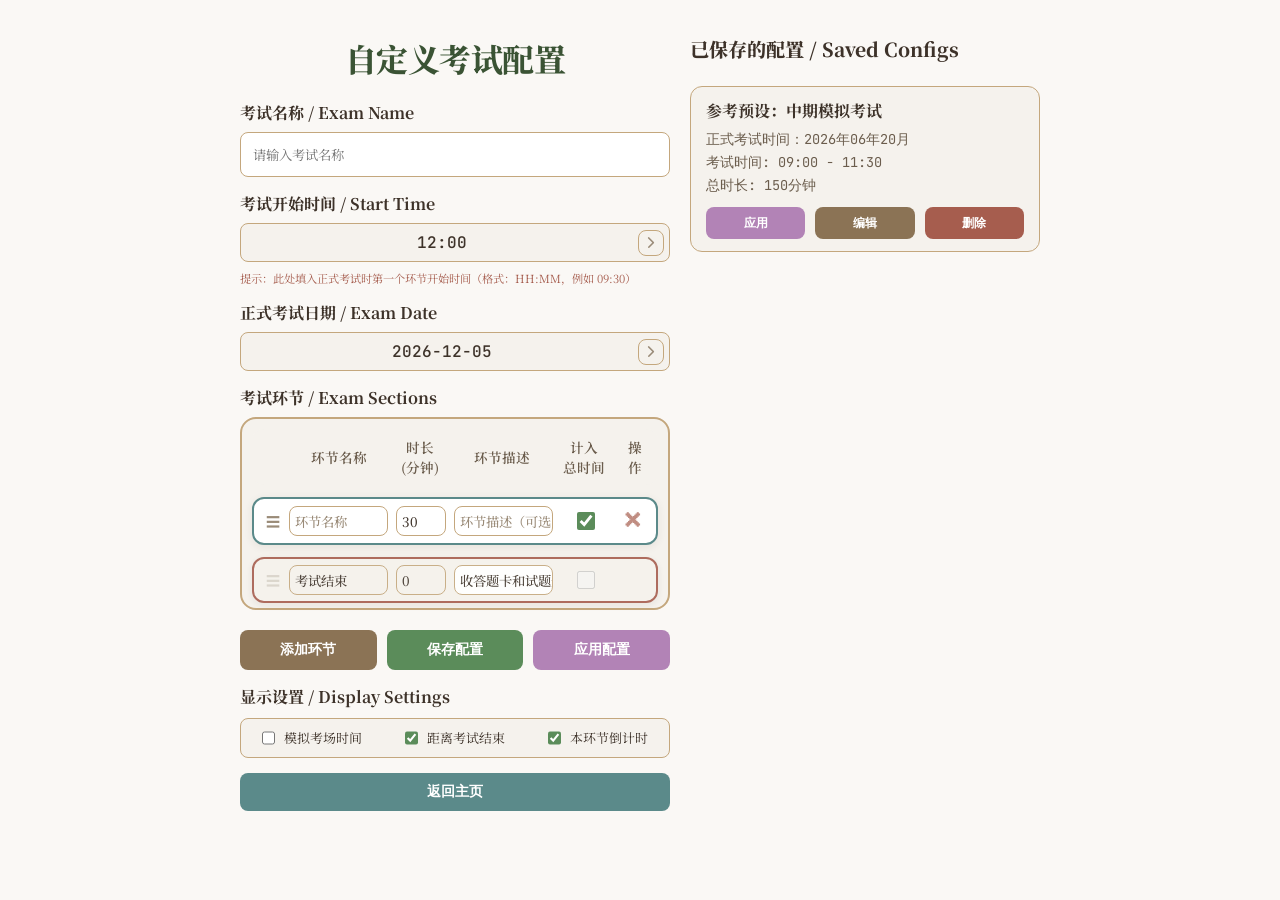
==== commit b57bcf71: "style: fix component layout spacing and simplify remove section button" ====
--- a/custom-exam.html
+++ b/custom-exam.html
@@ -158,25 +158,6 @@
               </div>
             </div>
 
-            <!-- 添加显示设置选项 -->
-            <div class="form-group">
-              <label>显示设置 / Display Settings</label>
-              <div class="vertical-setting-controls">
-                <label class="setting-checkbox-vertical">
-                  <input type="checkbox" id="customShowCurrentTime" name="customShowCurrentTime" />
-                  <span>模拟考场时间</span>
-                </label>
-                <label class="setting-checkbox-vertical">
-                  <input type="checkbox" id="customShowCountdownTimer" name="customShowCountdownTimer" checked />
-                  <span>距离考试结束</span>
-                </label>
-                <label class="setting-checkbox-vertical">
-                  <input type="checkbox" id="customShowSectionTimer" name="customShowSectionTimer" checked />
-                  <span>本环节倒计时</span>
-                </label>
-              </div>
-            </div>
-
             <div class="form-actions">
               <div class="form-actions-row">
                 <button type="button" id="addSectionBtn" class="add-section-btn">
@@ -189,6 +170,28 @@
                   应用配置
                 </button>
               </div>
+
+              <!-- 添加显示设置选项 -->
+              <div class="display-settings-group">
+                <label>显示设置 / Display Settings</label>
+                <div class="vertical-setting-controls">
+                  <label class="setting-checkbox-vertical">
+                    <input type="checkbox" id="customShowCurrentTime" name="customShowCurrentTime" />
+                    <span>模拟考场时间</span>
+                  </label>
+                  <label class="setting-checkbox-vertical">
+                    <input type="checkbox" id="customShowCountdownTimer" name="customShowCountdownTimer" checked />
+                    <span>距离考试结束</span>
+                  </label>
+                  <label class="setting-checkbox-vertical">
+                    <input type="checkbox" id="customShowSectionTimer" name="customShowSectionTimer" checked />
+                    <span>本环节倒计时</span>
+                  </label>
+                </div>
+              </div>
+
+
+
               <div class="form-actions-row">
                 <button type="button" id="backToMainBtn">返回主页</button>
               </div>
--- a/css/styles.css
+++ b/css/styles.css
@@ -3,21 +3,15 @@
   font-weight: var(--font-weight-regular);
   background:
     /* 微妙的有机纹理 - 使用CSS实现 */
-    radial-gradient(
-      ellipse at 20% 30%,
+    radial-gradient(ellipse at 20% 30%,
       rgba(107, 142, 99, 0.03) 0%,
-      transparent 50%
-    ),
-    radial-gradient(
-      ellipse at 80% 70%,
+      transparent 50%),
+    radial-gradient(ellipse at 80% 70%,
       rgba(160, 82, 45, 0.03) 0%,
-      transparent 50%
-    ),
-    radial-gradient(
-      ellipse at 50% 50%,
+      transparent 50%),
+    radial-gradient(ellipse at 50% 50%,
       rgba(139, 115, 85, 0.02) 0%,
-      transparent 70%
-    ),
+      transparent 70%),
     var(--color-cream);
   margin: 0;
   padding: 20px;
@@ -294,21 +288,15 @@
   --transition-slow: 0.5s ease-out;
 
   /* Timer Backgrounds (color mixed with cream-dark) */
-  --color-section-completed-bg: color-mix(
-    in oklch,
-    var(--color-success) 12%,
-    var(--color-cream-dark)
-  );
-  --color-section-active-bg: color-mix(
-    in oklch,
-    var(--color-secondary) 12%,
-    var(--color-cream-dark)
-  );
-  --color-timer-section-bg: color-mix(
-    in oklch,
-    var(--color-warning) 15%,
-    var(--color-cream-dark)
-  );
+  --color-section-completed-bg: color-mix(in oklch,
+      var(--color-success) 12%,
+      var(--color-cream-dark));
+  --color-section-active-bg: color-mix(in oklch,
+      var(--color-secondary) 12%,
+      var(--color-cream-dark));
+  --color-timer-section-bg: color-mix(in oklch,
+      var(--color-warning) 15%,
+      var(--color-cream-dark));
 }
 
 * {
@@ -638,7 +626,18 @@
   margin-bottom: 15px;
 }
 
-.form-group > label {
+.display-settings-group {
+  margin-top: 15px;
+  margin-bottom: 15px;
+}
+
+.display-settings-group>label {
+  font-weight: bold;
+  display: block;
+  margin-bottom: 8px;
+}
+
+.form-group>label {
   font-weight: bold;
   display: block;
   margin-bottom: 8px;
@@ -1134,6 +1133,7 @@
 
 /* 触摸设备优化 */
 @media (hover: none) and (pointer: coarse) {
+
   .time-select-trigger,
   .date-select-trigger {
     min-height: 48px;
@@ -1218,6 +1218,10 @@
   cursor: move;
 }
 
+.section-card:last-child {
+  margin-bottom: 0;
+}
+
 .section-card:hover {
   box-shadow: 0 4px 16px rgba(52, 152, 219, 0.25);
   border-color: var(--color-sky-dark);
@@ -1338,9 +1342,7 @@
 }
 
 /* 为确保兼容性，添加更具体的选择器 */
-.section-field.section-field-checkbox
-  .count-in-total-label
-  input[type="checkbox"] {
+.section-field.section-field-checkbox .count-in-total-label input[type="checkbox"] {
   width: 18px;
   height: 18px;
   margin: 0;
@@ -1752,6 +1754,7 @@
 
 /* 响应式布局 - 当屏幕宽度小于等于800px时 */
 @media (max-width: 800px) {
+
   /* 隐藏大屏幕切换按钮容器 */
   .toggle-exam-button-container {
     display: none !important;
@@ -1922,7 +1925,7 @@
     display: none;
   }
 
-  .exam-time-header > span {
+  .exam-time-header>span {
     white-space: nowrap;
   }
 
@@ -2029,11 +2032,9 @@
   align-items: center;
   gap: 8px;
   text-align: center;
-  background: linear-gradient(
-    135deg,
-    var(--color-primary) 0%,
-    var(--color-primary-dark) 100%
-  );
+  background: linear-gradient(135deg,
+      var(--color-primary) 0%,
+      var(--color-primary-dark) 100%);
   color: white;
   padding: 8px 12px;
   border-radius: var(--radius-lg);
@@ -2363,11 +2364,9 @@
 
 .progress-fill {
   height: 100%;
-  background: linear-gradient(
-    90deg,
-    var(--color-primary) 0%,
-    var(--color-success) 100%
-  );
+  background: linear-gradient(90deg,
+      var(--color-primary) 0%,
+      var(--color-success) 100%);
   width: 0%;
   transition: width var(--transition-normal) ease-out;
 }
@@ -2645,4 +2644,4 @@
 
 .bottom-bar .restore-hint:hover {
   color: var(--color-primary);
-}
+}
